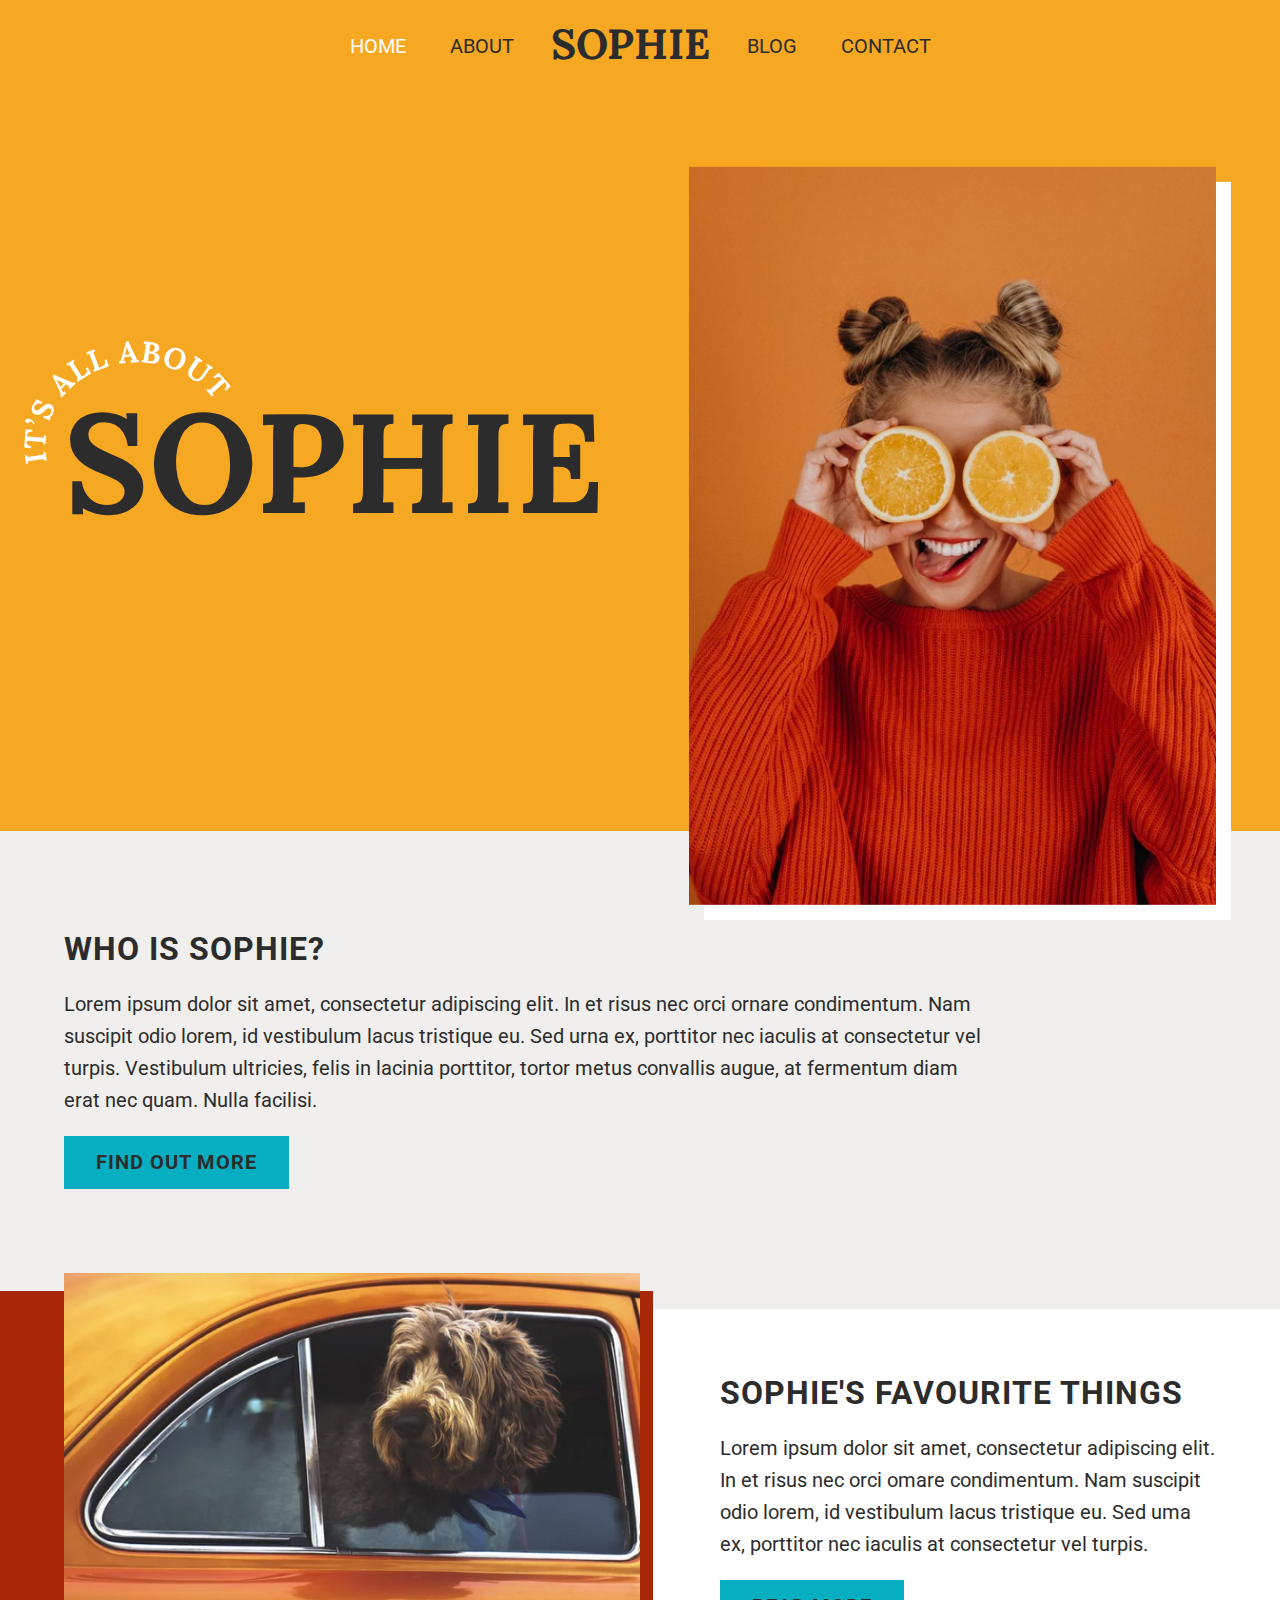
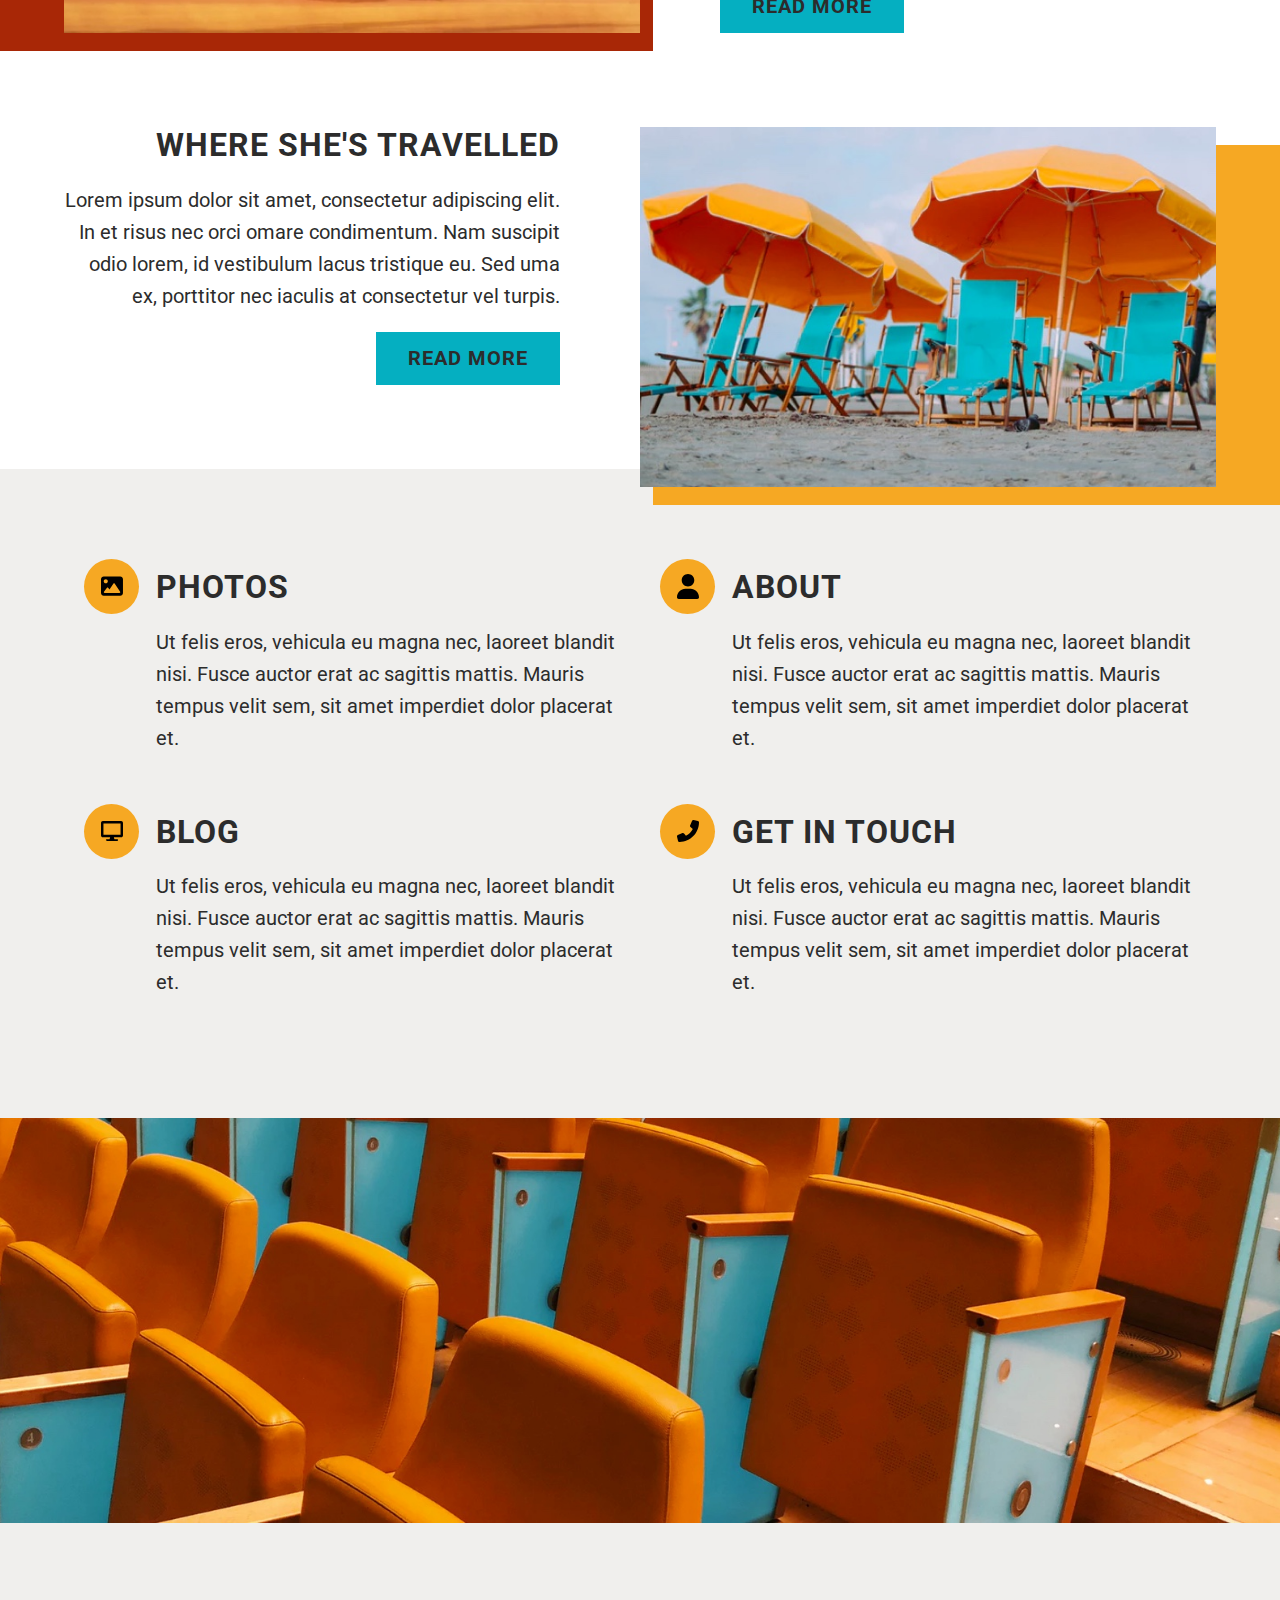
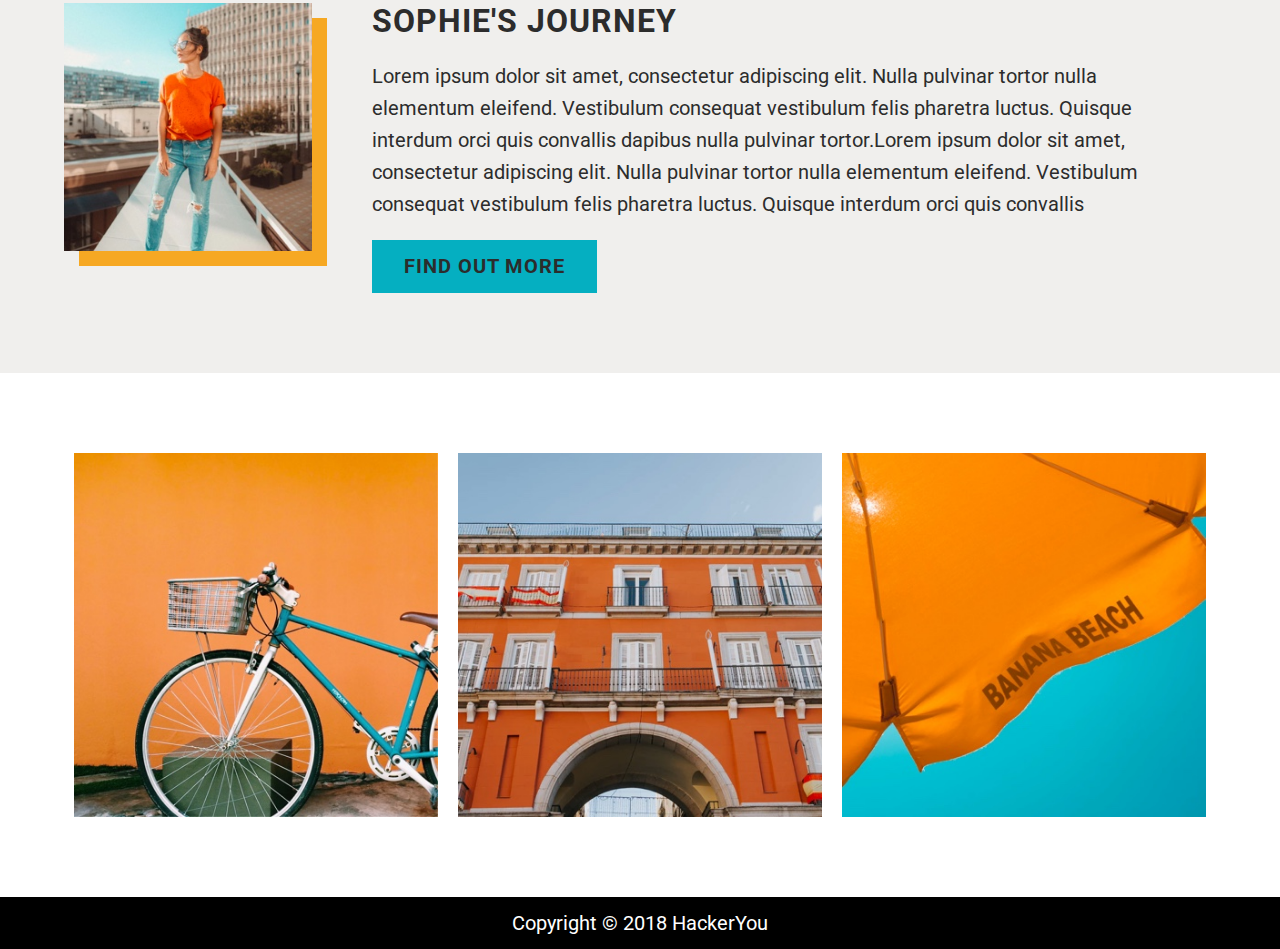
==== index.html @ 69d031aa "styled blog header" ====
<!DOCTYPE html>
<html lang="en">
<head>
    <meta charset="UTF-8">
    <meta http-equiv="X-UA-Compatible" content="IE=edge">
    <meta name="viewport" content="width=device-width, initial-scale=1.0">
    <title>Sophie Home</title>
    <link rel="stylesheet" href="./styles/style.css">
</head>
<body>
    <nav class="desktopNav">
        <ul class="wrapper">
            <li>
                <a class="currentPage" href="#">Home</a>
            </li>
            <li>
                <a href="#about">About</a>
            </li>
            <li>
                <h1>Sophie</h1>
            </li>
            <li>
                <a href="./blog.html">Blog</a>
            </li>
            <li>
                <a href="./contact.html">Contact</a>
            </li>
        </ul>
    
    </nav>
    <nav class="mobileNav">
        <div class="wrapper"> 
            <button>
                <img src="./assets/hamburger-nav.svg" alt="Menu">
            </button>
        </div>
    </nav>
    
    <header class="homeHeader">
        <div class="headerContainer wrapper">
            <div class="headerContent">
                <div class="headerTextImage">
                    <img src="./assets/circle-text.png" alt="Text saying It's all about">
                </div>
                <div class="headerText">
                    <h2>Sophie</h2>
                </div>
            </div>
            <div class="headerImage">
                <img src="./assets/home-image-1.jpg" alt="Self portrait of female with slices of oranges over her eyes">
            </div>
        </div>

    </header>

    <main>
        <section id="about" class="about">
            <div class="wrapper">
                <h3>Who is Sophie?</h3>
                <p>Lorem ipsum dolor sit amet, consectetur adipiscing elit. In et risus nec orci ornare condimentum. Nam suscipit odio lorem, id vestibulum lacus tristique eu. Sed urna ex, porttitor nec iaculis at consectetur vel turpis. Vestibulum ultricies, felis in lacinia porttitor, tortor metus convallis augue, at fermentum diam erat nec quam. Nulla facilisi.</p>
                <a class="moreButton" href="">Find out more</a>
            </div>
        </section>

        <section class="facts">
            <div class="favThings">
                <div class="wrapper">
                    <div class="favThingsContent">
                        <div class="favThingsImage">
                            <img src="./assets/home-image-2.jpg" alt="Fluffy dog sticky his head out of a car window">
                        </div>
                        <div class="favThingsText">
                            <h3>Sophie's Favourite Things</h3>
                            <p>Lorem ipsum dolor sit amet, consectetur adipiscing elit. In et risus nec orci omare condimentum. Nam suscipit odio lorem, id vestibulum lacus tristique eu. Sed uma ex, porttitor nec iaculis at consectetur vel turpis.</p>
                            <a class="moreButton" href="#">Read More</a>
                        </div>
                    </div>
                </div>
            </div>
        
            <div class="travel">
                <div class="wrapper">
                    <div class="travelContent">
                        <div class="travelText">
                            <h3>Where She's Travelled</h3>
                            <p>Lorem ipsum dolor sit amet, consectetur adipiscing elit. In et risus nec orci omare condimentum. Nam suscipit odio lorem, id vestibulum lacus tristique eu. Sed uma ex, porttitor nec iaculis at consectetur vel turpis.</p>
                            <a class="moreButton" href="#">Read More</a>
                        </div>
                        <div class="travelImage">
                            <img src="./assets/home-image-3.jpg" alt="A beach with lots of beach chairs and large umbrellas">
                        </div>
                    </div>
                </div>
            </div>
        </section>

        <section class="categories">
            <div class="wrapper">
                <ul>
                    <li>
                        <div class="categoriesImage">
                            <div class="icon">
                                <img src="./assets/photo-icon.svg" alt="Photo icon">
                            </div>
                        </div>
                        <div class="categoriesText">
                            <h3>Photos</h3>
                            <p>Ut felis eros, vehicula eu magna nec, laoreet blandit nisi. Fusce auctor erat ac sagittis mattis. Mauris tempus velit sem, sit amet imperdiet dolor placerat et.</p>
                        </div>
                    </li>
                    <li>
                        <div class="categoriesImage">
                            <div class="icon">
                            <img src="./assets/about-icon.svg" alt="Profile icon">
                            </div>
                        </div>
                        <div class="categoriesText">
                            <h3>About</h3>
                            <p>Ut felis eros, vehicula eu magna nec, laoreet blandit nisi. Fusce auctor erat ac sagittis mattis. Mauris tempus velit sem, sit amet imperdiet dolor placerat et.</p>
                        </div>
                    </li>
                    <li>
                        <div class="categoriesImage">
                            <div class="icon">
                                <img src="./assets/blog-icon.svg" alt="Computer icon">
                            </div>
                        </div>
                        <div class="categoriesText">
                            <h3>Blog</h3>
                            <p>Ut felis eros, vehicula eu magna nec, laoreet blandit nisi. Fusce auctor erat ac sagittis mattis. Mauris tempus velit sem, sit amet imperdiet dolor placerat et.</p>
                        </div>
                    </li>
                    <li>
                        <div class="categoriesImage">
                            <div class="icon">
                                <img src="./assets/phone-icon.svg" alt="Phone icon">
                            </div>
                        </div>
                        <div class="categoriesText">
                            <h3>Get in Touch</h3>
                            <p>Ut felis eros, vehicula eu magna nec, laoreet blandit nisi. Fusce auctor erat ac sagittis mattis. Mauris tempus
                                velit sem, sit amet imperdiet dolor placerat et.</p>
                        </div>
                    </li>
                </ul>
            </div>
        </section>

        <section class="backgroundImage"> </section>

        <section class="journey">
            <div class="wrapper">
                <div class="journeyImage">
                    <img src="./assets/home-image-5.jpg" alt="Full body image of female in glasses standing on a dock">
                </div>
                <div class="journeyText">
                    <h3>Sophie's Journey</h3>
                    <p>Lorem ipsum dolor sit amet, consectetur adipiscing elit. Nulla pulvinar tortor nulla elementum eleifend. Vestibulum consequat vestibulum felis pharetra luctus. Quisque interdum orci quis convallis dapibus nulla pulvinar tortor.Lorem ipsum dolor sit amet, consectetur adipiscing elit. Nulla pulvinar tortor nulla elementum eleifend. Vestibulum consequat vestibulum felis pharetra luctus. Quisque interdum orci quis convallis</p>
                    <a class="moreButton" href="#">Find Out More</a>
                </div>
            </div>
        </section>

        <section class="gallery">
            <ul class="wrapper">
                <li><img src="./assets/home-image-6.jpg" alt="Picture of a bike with a basket"></li>
                <li><img src="./assets/home-image-7.jpg" alt="Picture of a an old building with "></li>
                <li><img src="./assets/home-image-8.jpg" alt="Picture of a bike with a basket"></li>
            </ul>
        </section>
    </main>

    <footer>
        <p>Copyright © 2018 HackerYou</p>
    </footer>
</body>
</html>
---- styles/style.css ----
/* SITE FONTS */
/* SITE COLOURS */
@import url("https://fonts.googleapis.com/css2?family=Lora:wght@700&family=Roboto:wght@400;700&display=swap");
html {
  line-height: 1.15;
  -ms-text-size-adjust: 100%;
  -webkit-text-size-adjust: 100%;
}

body {
  margin: 0;
}

article, aside, footer, header, nav, section {
  display: block;
}

h1 {
  font-size: 2em;
  margin: 0.67em 0;
}

figcaption, figure, main {
  display: block;
}

figure {
  margin: 1em 40px;
}

hr {
  -webkit-box-sizing: content-box;
          box-sizing: content-box;
  height: 0;
  overflow: visible;
}

pre {
  font-family: monospace, monospace;
  font-size: 1em;
}

a {
  background-color: transparent;
  -webkit-text-decoration-skip: objects;
}

abbr[title] {
  border-bottom: none;
  text-decoration: underline;
  -webkit-text-decoration: underline dotted;
          text-decoration: underline dotted;
}

b, strong {
  font-weight: inherit;
}

b, strong {
  font-weight: bolder;
}

code, kbd, samp {
  font-family: monospace, monospace;
  font-size: 1em;
}

dfn {
  font-style: italic;
}

mark {
  background-color: #ff0;
  color: #000;
}

small {
  font-size: 80%;
}

sub, sup {
  font-size: 75%;
  line-height: 0;
  position: relative;
  vertical-align: baseline;
}

sub {
  bottom: -0.25em;
}

sup {
  top: -0.5em;
}

audio, video {
  display: inline-block;
}

audio:not([controls]) {
  display: none;
  height: 0;
}

img {
  border-style: none;
}

svg:not(:root) {
  overflow: hidden;
}

button, input, optgroup, select, textarea {
  font-family: sans-serif;
  font-size: 100%;
  line-height: 1.15;
  margin: 0;
}

button, input {
  overflow: visible;
}

button, select {
  text-transform: none;
}

button, html [type=button], [type=reset], [type=submit] {
  -webkit-appearance: button;
}

button::-moz-focus-inner, [type=button]::-moz-focus-inner, [type=reset]::-moz-focus-inner, [type=submit]::-moz-focus-inner {
  border-style: none;
  padding: 0;
}

button:-moz-focusring, [type=button]:-moz-focusring, [type=reset]:-moz-focusring, [type=submit]:-moz-focusring {
  outline: 1px dotted ButtonText;
}

fieldset {
  padding: 0.35em 0.75em 0.625em;
}

legend {
  -webkit-box-sizing: border-box;
          box-sizing: border-box;
  color: inherit;
  display: table;
  max-width: 100%;
  padding: 0;
  white-space: normal;
}

progress {
  display: inline-block;
  vertical-align: baseline;
}

textarea {
  overflow: auto;
}

[type=checkbox], [type=radio] {
  -webkit-box-sizing: border-box;
          box-sizing: border-box;
  padding: 0;
}

[type=number]::-webkit-inner-spin-button, [type=number]::-webkit-outer-spin-button {
  height: auto;
}

[type=search] {
  -webkit-appearance: textfield;
  outline-offset: -2px;
}

[type=search]::-webkit-search-cancel-button, [type=search]::-webkit-search-decoration {
  -webkit-appearance: none;
}

::-webkit-file-upload-button {
  -webkit-appearance: button;
  font: inherit;
}

details, menu {
  display: block;
}

summary {
  display: list-item;
}

canvas {
  display: inline-block;
}

template {
  display: none;
}

[hidden] {
  display: none;
}

html {
  -webkit-box-sizing: border-box;
          box-sizing: border-box;
}

*, *:before, *:after {
  -webkit-box-sizing: inherit;
          box-sizing: inherit;
}

.sr-only {
  position: absolute;
  width: 1px;
  height: 1px;
  margin: -1px;
  border: 0;
  padding: 0;
  white-space: nowrap;
  -webkit-clip-path: inset(100%);
          clip-path: inset(100%);
  clip: rect(0 0 0 0);
  overflow: hidden;
}

/* import Lora bold, Roboto bold & regular fonts*/
html {
  font-size: 125%;
  /* set our root element font-size to 125%, then 1 rem = 20px */
}

body {
  font-family: "Roboto", sans-serif;
  font-size: 1rem;
  color: #2c2c2c;
}

h1 {
  font-family: "Lora", serif;
  font-size: 4rem;
  line-height: 4.6rem;
  margin: 0;
  text-transform: uppercase;
}

h2,
h3,
h4 {
  font-weight: 700;
  letter-spacing: 0.05rem;
  margin: 0;
  text-transform: uppercase;
}

h2 {
  font-size: 2.1rem;
}

h3 {
  font-size: 1.6rem;
}

h4 {
  font-size: 1.2rem;
}

p {
  font-weight: 400;
  line-height: 1.6rem;
  margin: 20px 0;
}

ul,
li,
a,
input {
  padding: 0;
  margin: 0;
}

ul {
  list-style: none;
}

a {
  line-height: 1.45rem;
  text-decoration: none;
  color: inherit;
  cursor: pointer;
  -webkit-transition: 0.3s;
  transition: 0.3s;
  text-transform: uppercase;
  margin: 0;
}

body {
  overflow-x: hidden;
}

.wrapper {
  max-width: 1260px;
  width: 90%;
  margin: 0 auto;
}

button {
  color: #2c2c2c;
  background-color: #05afc1;
  padding: 10px 30px;
  min-width: 100%;
  border: 2px solid #05afc1;
  font-size: 1rem;
  font-weight: 700;
  text-transform: uppercase;
  line-height: 1.45rem;
  letter-spacing: 0.05rem;
  text-align: center;
  cursor: pointer;
  -webkit-transition: 1s;
  transition: 1s;
}
button:hover {
  background-color: transparent;
  border: 2px solid #05afc1;
  color: #05afc1;
}
button:focus {
  background-color: transparent;
  border: 2px solid #05afc1;
  color: #05afc1;
}

a {
  display: inline-block;
}
a.moreButton {
  color: #2c2c2c;
  background-color: #05afc1;
  padding: 10px 30px;
  border: 2px solid #05afc1;
  font-size: 1rem;
  font-weight: 700;
  line-height: 1.45rem;
  letter-spacing: 0.05rem;
  text-align: center;
  cursor: pointer;
  -webkit-transition: 1s;
  transition: 1s;
}
a.moreButton:hover {
  background-color: transparent;
  border: 2px solid #05afc1;
  color: #05afc1;
}
a.moreButton:focus {
  background-color: transparent;
  border: 2px solid #05afc1;
  color: #05afc1;
}

img {
  max-width: 100%;
  display: block;
}

nav {
  padding: 20px 0;
  background-color: #f6a823;
  position: relative;
}
nav ul {
  display: -webkit-box;
  display: -ms-flexbox;
  display: flex;
  -webkit-box-pack: center;
      -ms-flex-pack: center;
          justify-content: center;
}
nav h1 {
  font-size: 2.1rem;
  line-height: inherit;
  margin: 0 15px;
}
nav a {
  margin: 0 10px;
  padding: 10px;
  border: 2px solid transparent;
  -webkit-transition: color 0.7s ease, border-bottom 0.7s ease;
  transition: color 0.7s ease, border-bottom 0.7s ease;
}
nav a:hover {
  color: #f0efed;
  border-bottom: 2px solid #f0efed;
}
nav a:focus {
  color: #f0efed;
  border-bottom: 2px solid #f0efed;
}
nav a:active {
  color: #f0efed;
  border-bottom: 2px solid #f0efed;
}

.currentPage {
  color: white;
}

.mobileNav {
  position: absolute;
  right: -2000px;
  width: 100vw;
  overflow: hidden;
  background: #f6a823;
  display: -webkit-box;
  display: -ms-flexbox;
  display: flex;
}
.mobileNav .wrapper {
  display: -webkit-box;
  display: -ms-flexbox;
  display: flex;
  -webkit-box-pack: end;
      -ms-flex-pack: end;
          justify-content: flex-end;
}
.mobileNav button {
  min-width: 1.5rem;
  background-color: transparent;
  padding: 0;
  border: none;
  -webkit-box-pack: end;
      -ms-flex-pack: end;
          justify-content: flex-end;
}
.mobileNav button img:hover {
  -webkit-filter: brightness(0) invert(1);
          filter: brightness(0) invert(1);
}
.mobileNav button img:focus {
  color: #f0efed;
  -webkit-filter: brightness(0) invert(1);
          filter: brightness(0) invert(1);
}

/************* HOME PAGE HEADER STARTS*************/
.homeHeader {
  background-color: #f6a823;
  height: 82vh;
  -webkit-box-pack: center;
      -ms-flex-pack: center;
          justify-content: center;
}

.headerContainer {
  display: -webkit-box;
  display: -ms-flexbox;
  display: flex;
  height: 100%;
  -webkit-box-align: center;
      -ms-flex-align: center;
          align-items: center;
  -webkit-box-pack: justify;
      -ms-flex-pack: justify;
          justify-content: space-between;
}

.headerContent {
  display: -webkit-box;
  display: -ms-flexbox;
  display: flex;
  -webkit-box-pack: center;
      -ms-flex-pack: center;
          justify-content: center;
  position: relative;
  margin-right: 30px;
}
.headerContent .headerTextImage {
  position: absolute;
  top: -40px;
  left: -40px;
}
.headerContent .headerTextImage img {
  max-width: 22vw;
}
.headerContent .headerText {
  margin: auto 0;
}
.headerContent .headerText h2 {
  font-family: "Lora", serif;
  font-size: 11vw;
}

.headerImage {
  height: 100%;
  display: inherit;
}
.headerImage img {
  -o-object-fit: cover;
     object-fit: cover;
  -webkit-transform: translateY(10%);
          transform: translateY(10%);
  -webkit-box-shadow: white 15px 15px;
          box-shadow: white 15px 15px;
}

/************* HOME PAGE HEADER ENDS*************/
/************* BLOG PAGE HEADER STARTS*************/
.blogHeader {
  background-image: url("../assets/blog-image-1.jpg");
  background-position: center;
  background-repeat: no-repeat;
  background-size: cover;
  min-height: 40vh;
}
.blogHeader .wrapper {
  min-height: 40vh;
  position: relative;
}
.blogHeader .wrapper h1 {
  position: absolute;
  bottom: -45px;
}

/************* BLOG PAGE HEADER ENDS*************/
.about {
  padding: 100px 0 120px;
  background-color: #f0efed;
}
.about p {
  max-width: 80%;
}

.favThings {
  -webkit-transform: translateY(-5%);
          transform: translateY(-5%);
  background: -webkit-gradient(linear, left top, right top, color-stop(51%, #a82706), color-stop(49%, transparent));
  background: linear-gradient(90deg, #a82706 51%, transparent 49%);
  margin-bottom: 40px;
}
.favThings .favThingsContent {
  display: -webkit-box;
  display: -ms-flexbox;
  display: flex;
  -webkit-box-pack: justify;
      -ms-flex-pack: justify;
          justify-content: space-between;
  -webkit-transform: translateY(-5%);
          transform: translateY(-5%);
}

.favThingsText {
  -ms-flex-preferred-size: calc(50% - 80px);
      flex-basis: calc(50% - 80px);
  display: -webkit-box;
  display: -ms-flexbox;
  display: flex;
  -webkit-box-orient: vertical;
  -webkit-box-direction: normal;
      -ms-flex-direction: column;
          flex-direction: column;
  -webkit-box-align: start;
      -ms-flex-align: start;
          align-items: flex-start;
  -webkit-box-pack: end;
      -ms-flex-pack: end;
          justify-content: flex-end;
  margin-left: 80px;
}

.favThingsImage {
  -ms-flex-preferred-size: 50%;
      flex-basis: 50%;
  display: -webkit-box;
  display: -ms-flexbox;
  display: flex;
}
.favThingsImage img {
  -o-object-fit: cover;
     object-fit: cover;
}

.travel {
  -webkit-transform: translateY(10%);
          transform: translateY(10%);
  background: -webkit-gradient(linear, left top, right top, color-stop(51%, transparent), color-stop(49%, #f6a823));
  background: linear-gradient(90deg, transparent 51%, #f6a823 49%);
}
.travel .travelContent {
  -webkit-transform: translateY(-5%);
          transform: translateY(-5%);
  display: -webkit-box;
  display: -ms-flexbox;
  display: flex;
  -webkit-box-pack: justify;
      -ms-flex-pack: justify;
          justify-content: space-between;
}

.travelText {
  -ms-flex-preferred-size: calc(50% - 80px);
      flex-basis: calc(50% - 80px);
  display: -webkit-box;
  display: -ms-flexbox;
  display: flex;
  -webkit-box-orient: vertical;
  -webkit-box-direction: normal;
      -ms-flex-direction: column;
          flex-direction: column;
  -webkit-box-align: end;
      -ms-flex-align: end;
          align-items: flex-end;
  -webkit-box-pack: start;
      -ms-flex-pack: start;
          justify-content: flex-start;
  text-align: right;
  margin-right: 80px;
}

.travelImage {
  -ms-flex-preferred-size: 50%;
      flex-basis: 50%;
  display: -webkit-box;
  display: -ms-flexbox;
  display: flex;
}
.travelImage img {
  -o-object-fit: cover;
     object-fit: cover;
}

.categories {
  background-color: #f0efed;
  padding: 80px 0;
}
.categories ul {
  display: -webkit-box;
  display: -ms-flexbox;
  display: flex;
  -ms-flex-wrap: wrap;
      flex-wrap: wrap;
}
.categories ul li {
  -ms-flex-preferred-size: calc(50% - 40px);
      flex-basis: calc(50% - 40px);
  display: -webkit-box;
  display: -ms-flexbox;
  display: flex;
  margin: 20px 20px;
}

.categoriesImage {
  -ms-flex-preferred-size: 10%;
      flex-basis: 10%;
  margin-right: 20px;
  position: relative;
}

.categoriesText {
  -ms-flex-preferred-size: 90%;
      flex-basis: 90%;
}

.icon {
  background: #f6a823;
  border-radius: 50%;
  width: 55px;
  height: 55px;
  display: -webkit-box;
  display: -ms-flexbox;
  display: flex;
  -webkit-box-pack: center;
      -ms-flex-pack: center;
          justify-content: center;
  -webkit-box-align: center;
      -ms-flex-align: center;
          align-items: center;
  position: absolute;
  top: -10px;
}
.icon img {
  width: 40%;
}

.backgroundImage {
  min-height: 45vh;
  background-image: url("../assets/home-image-4.jpg");
  background-position: center;
  background-repeat: no-repeat;
  background-size: cover;
}

.journey {
  padding: 80px 0;
  background-color: #f0efed;
}
.journey .wrapper {
  display: -webkit-box;
  display: -ms-flexbox;
  display: flex;
}

.journeyImage {
  -ms-flex-preferred-size: calc(25% - 40px);
      flex-basis: calc(25% - 40px);
}
.journeyImage img {
  -webkit-box-shadow: #f6a823 15px 15px;
          box-shadow: #f6a823 15px 15px;
}

.journeyText {
  -ms-flex-preferred-size: calc(75% - 60px);
      flex-basis: calc(75% - 60px);
  margin-left: 60px;
}

.gallery {
  display: -webkit-box;
  display: -ms-flexbox;
  display: flex;
  -webkit-box-pack: center;
      -ms-flex-pack: center;
          justify-content: center;
  padding: 80px 0;
}
.gallery ul {
  display: -webkit-box;
  display: -ms-flexbox;
  display: flex;
}
.gallery ul li {
  -ms-flex-preferred-size: calc(33.3333333333% - 20px);
      flex-basis: calc(33.3333333333% - 20px);
  margin: 0 10px;
}

footer {
  background-color: black;
}
footer p {
  text-align: center;
  color: white;
  margin: 0;
  padding: 10px 0;
}

/* TABLET MEDIA QUERIES */
@media (max-width: 940px) {
  /********** NAV MEDIA QUERIES START **********/
  .desktopNav {
    position: absolute;
    left: -2000px;
  }

  .mobileNav {
    position: revert;
  }

  /********** NAV MEDIA QUERIES END **********/
  /********** HEADER MEDIA QUERIES START **********/
  .homeHeader {
    background: -webkit-gradient(linear, left top, left bottom, color-stop(75vh, #f6a823), color-stop(25vh, #f0efed));
    background: linear-gradient(180deg, #f6a823 75vh, #f0efed 25vh);
  }

  .headerContainer {
    -webkit-box-orient: vertical;
    -webkit-box-direction: normal;
        -ms-flex-direction: column;
            flex-direction: column;
    -webkit-box-pack: center;
        -ms-flex-pack: center;
            justify-content: center;
  }

  .headerContent .headerText h2 {
    font-size: 14vw;
  }

  .headerImage {
    max-width: 45%;
  }
  .headerImage img {
    -webkit-transform: translateY(0);
            transform: translateY(0);
  }

  /********** HEADER MEDIA QUERIES END **********/
  /********** FACTS SECTION MEDIA QUERIES START **********/
  .favThings,
.travel {
    background: none;
    -webkit-transform: translateY(0);
            transform: translateY(0);
  }

  .favThingsContent {
    -webkit-box-orient: vertical;
    -webkit-box-direction: normal;
        -ms-flex-direction: column;
            flex-direction: column;
  }

  .favThingsText,
.travelText {
    margin: 0;
  }
  .favThingsText h3,
.travelText h3 {
    margin-top: 30px;
  }

  .favThingsImage {
    margin-bottom: 20px;
    -webkit-box-shadow: #a82706 10px 10px;
            box-shadow: #a82706 10px 10px;
  }
  .favThingsImage img {
    min-width: 100%;
  }

  .travelContent {
    -webkit-box-orient: vertical;
    -webkit-box-direction: reverse;
        -ms-flex-direction: column-reverse;
            flex-direction: column-reverse;
  }

  .travelText {
    text-align: left;
    -webkit-box-align: start;
        -ms-flex-align: start;
            align-items: flex-start;
  }

  .travelImage {
    margin-bottom: 20px;
    -webkit-box-shadow: #f6a823 -10px 10px;
            box-shadow: #f6a823 -10px 10px;
  }
  .travelImage img {
    min-width: 100%;
  }

  /********** FACTS SECTION MEDIA QUERIES END **********/
  .categories ul li {
    -ms-flex-preferred-size: 100%;
        flex-basis: 100%;
  }

  /********** JOURNEY MEDIA QUERIES START **********/
  .journey {
    padding: 50px 0;
  }
  .journey .wrapper {
    -webkit-box-orient: vertical;
    -webkit-box-direction: normal;
        -ms-flex-direction: column;
            flex-direction: column;
    -webkit-box-align: center;
        -ms-flex-align: center;
            align-items: center;
  }

  .journeyText {
    margin: 40px 0 0;
  }
  .journeyText h3 {
    text-align: center;
  }
}
/* MOBILE MEDIA QUERIES */
@media (max-width: 670px) {
  /********** BASE MEDIA QUERIES START **********/
  a.moreButton {
    min-width: 100%;
  }

  /********** BASE MEDIA QUERIES END **********/
  /********** HEADER MEDIA QUERIES START **********/
  .headerContent .headerTextImage {
    top: -28px;
    left: -30px;
  }

  .headerImage {
    max-width: 70%;
  }

  /********** HEADER MEDIA QUERIES END **********/
  /********** ABOUT MEDIA QUERIES START **********/
  .about .wrapper h3 {
    text-align: center;
  }
  .about .wrapper p {
    min-width: 100%;
  }

  /********** ABOUT MEDIA QUERIES END **********/
  /********** CATEGORIES MEDIA QUERIES START **********/
  .categories {
    padding: 50px 0;
  }
  .categories ul li {
    -webkit-box-orient: vertical;
    -webkit-box-direction: normal;
        -ms-flex-direction: column;
            flex-direction: column;
    -webkit-box-align: center;
        -ms-flex-align: center;
            align-items: center;
    margin: 0;
  }

  .categoriesImage {
    margin: 0;
  }
  .categoriesImage .icon {
    position: revert;
    margin: 10px;
    min-width: 80px;
    min-height: 80px;
  }

  .categoriesText h3 {
    text-align: center;
  }

  .gallery {
    padding: 50px 0;
  }
  .gallery ul {
    -webkit-box-align: center;
        -ms-flex-align: center;
            align-items: center;
    -webkit-box-orient: vertical;
    -webkit-box-direction: normal;
        -ms-flex-direction: column;
            flex-direction: column;
  }
  .gallery ul li {
    margin: 10px 0;
  }
}
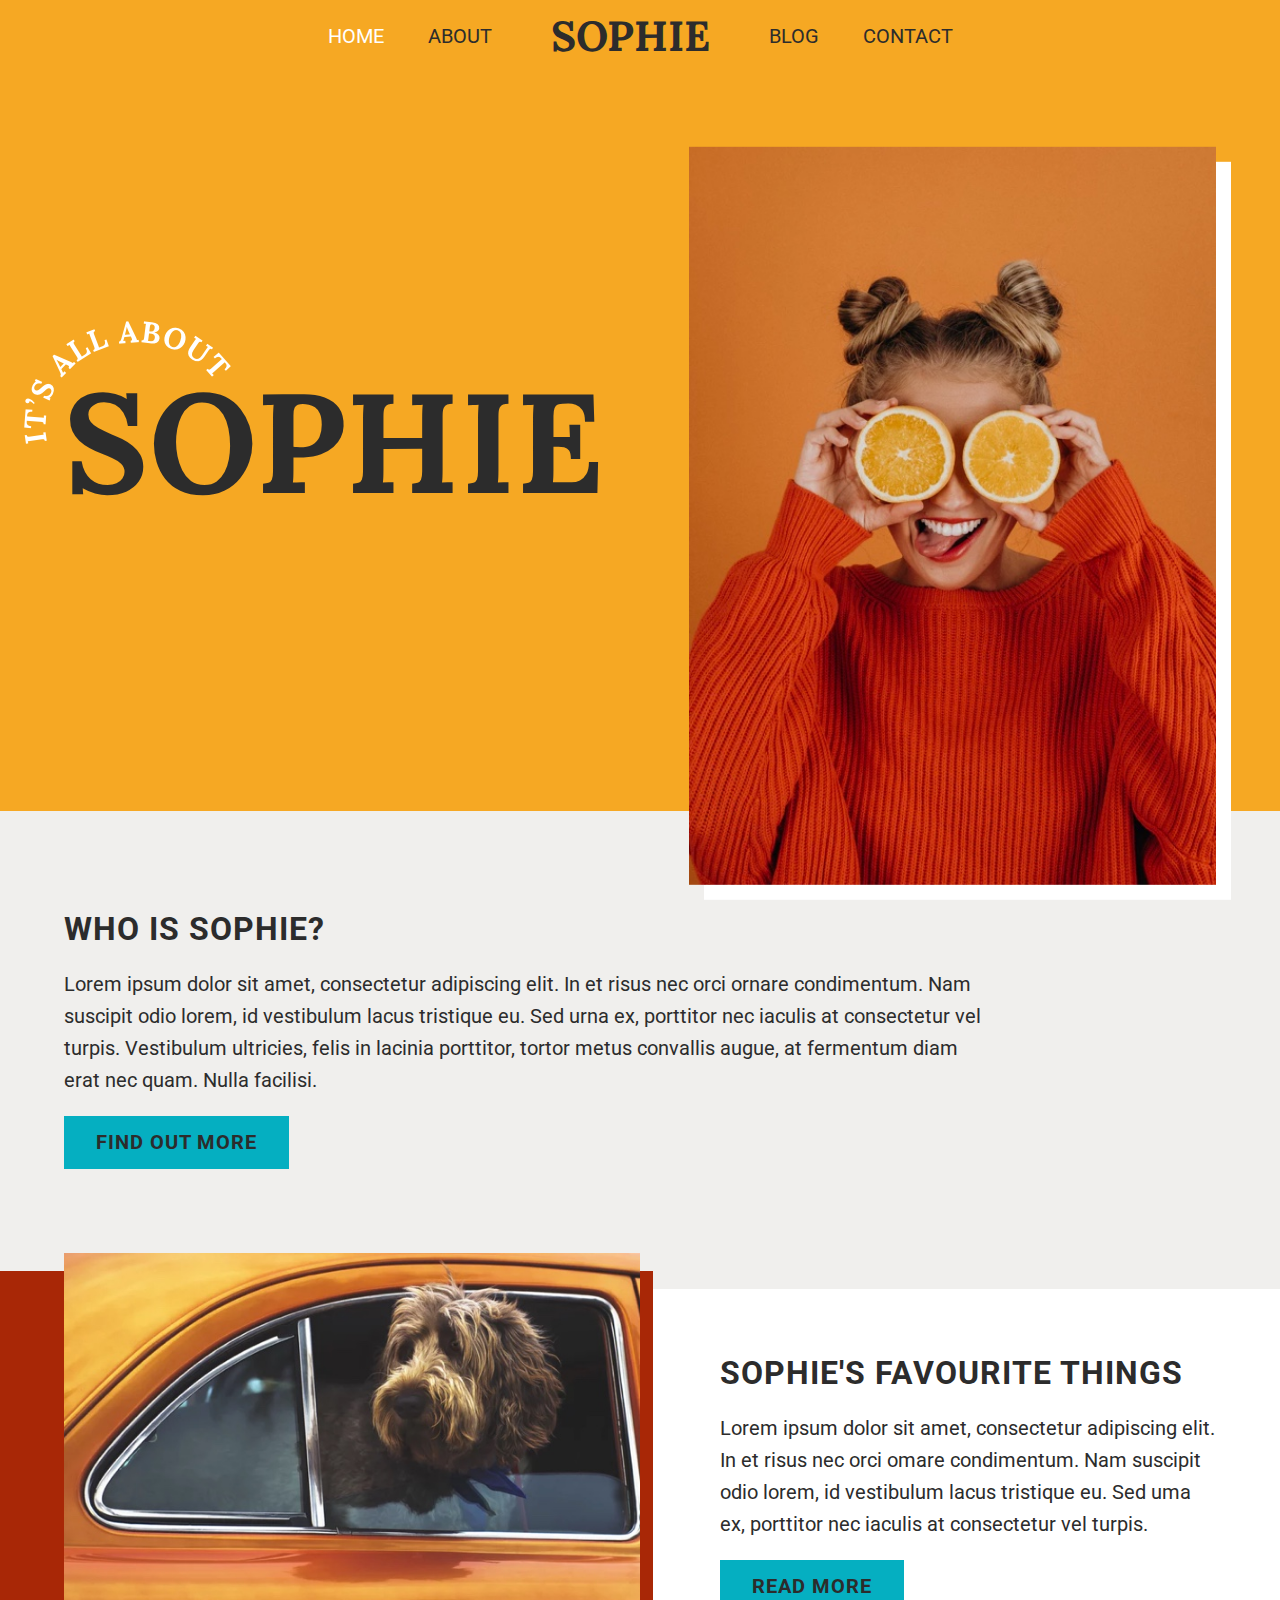
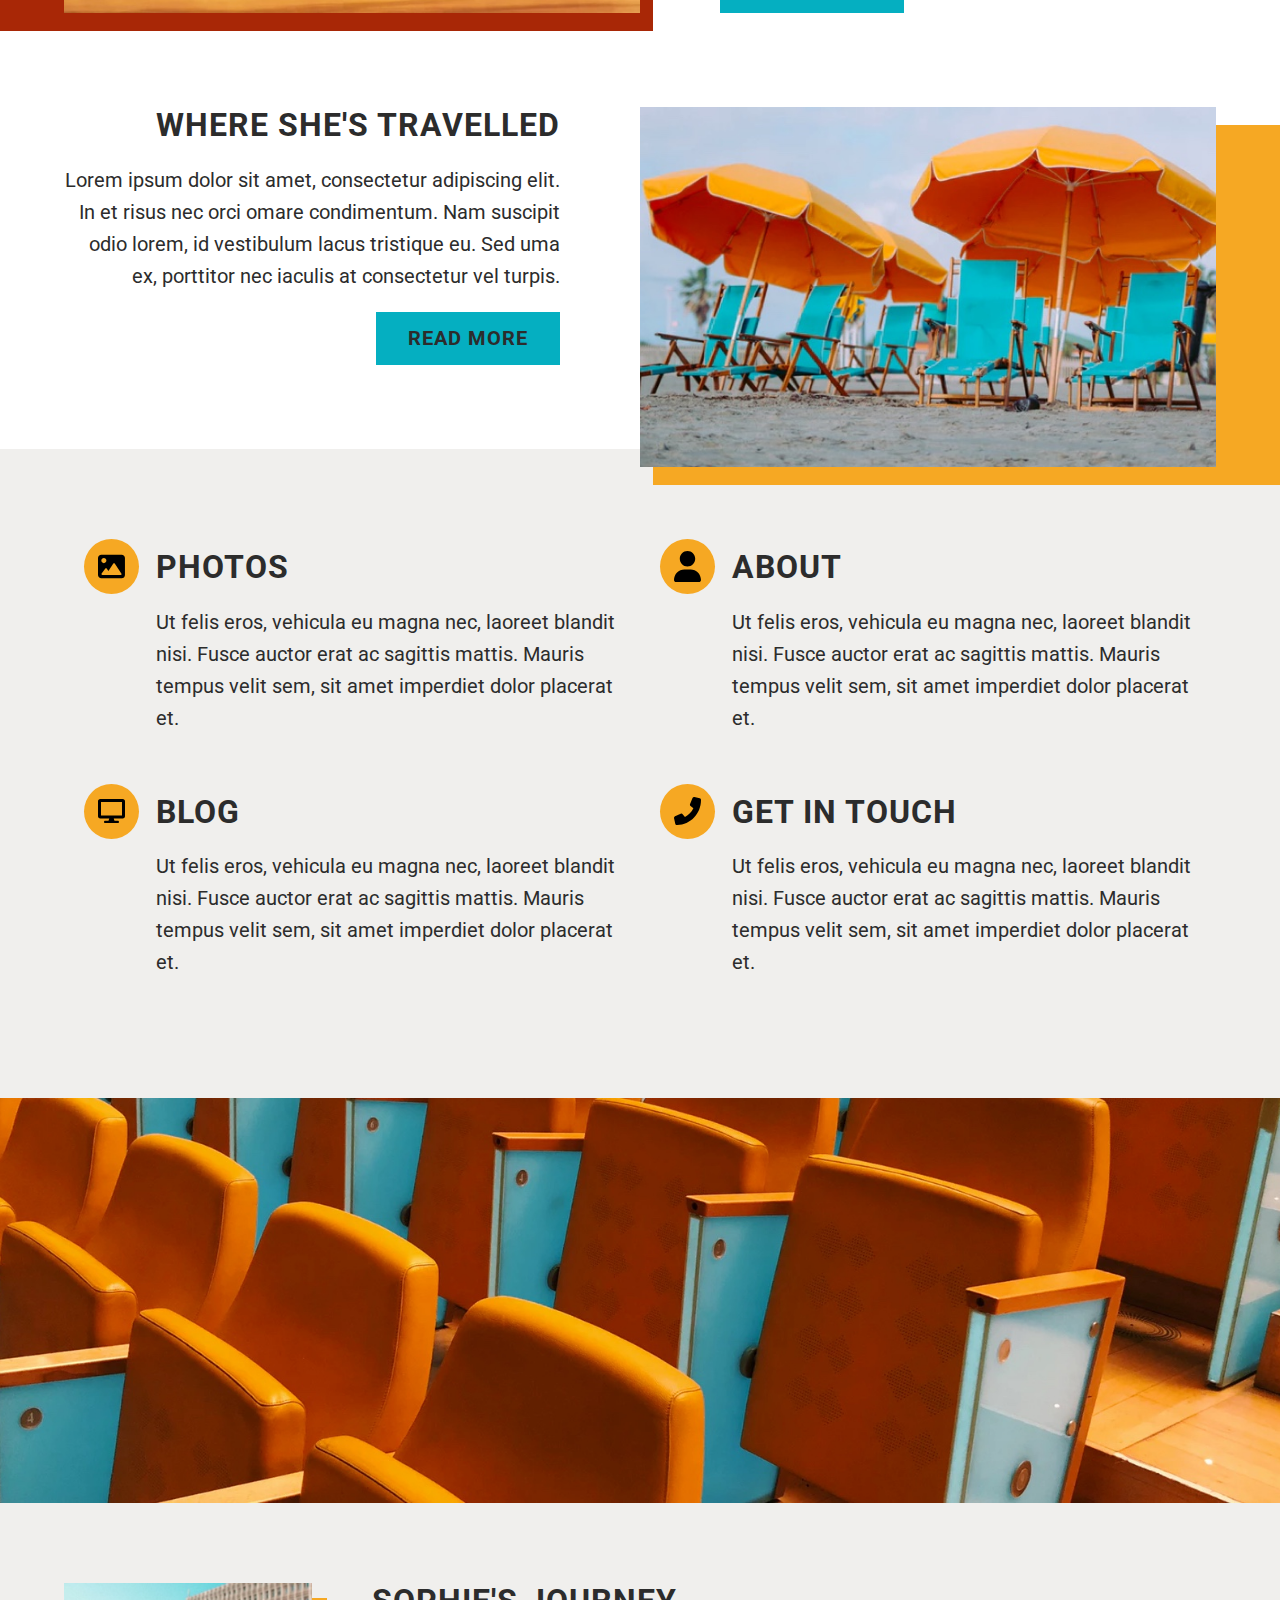
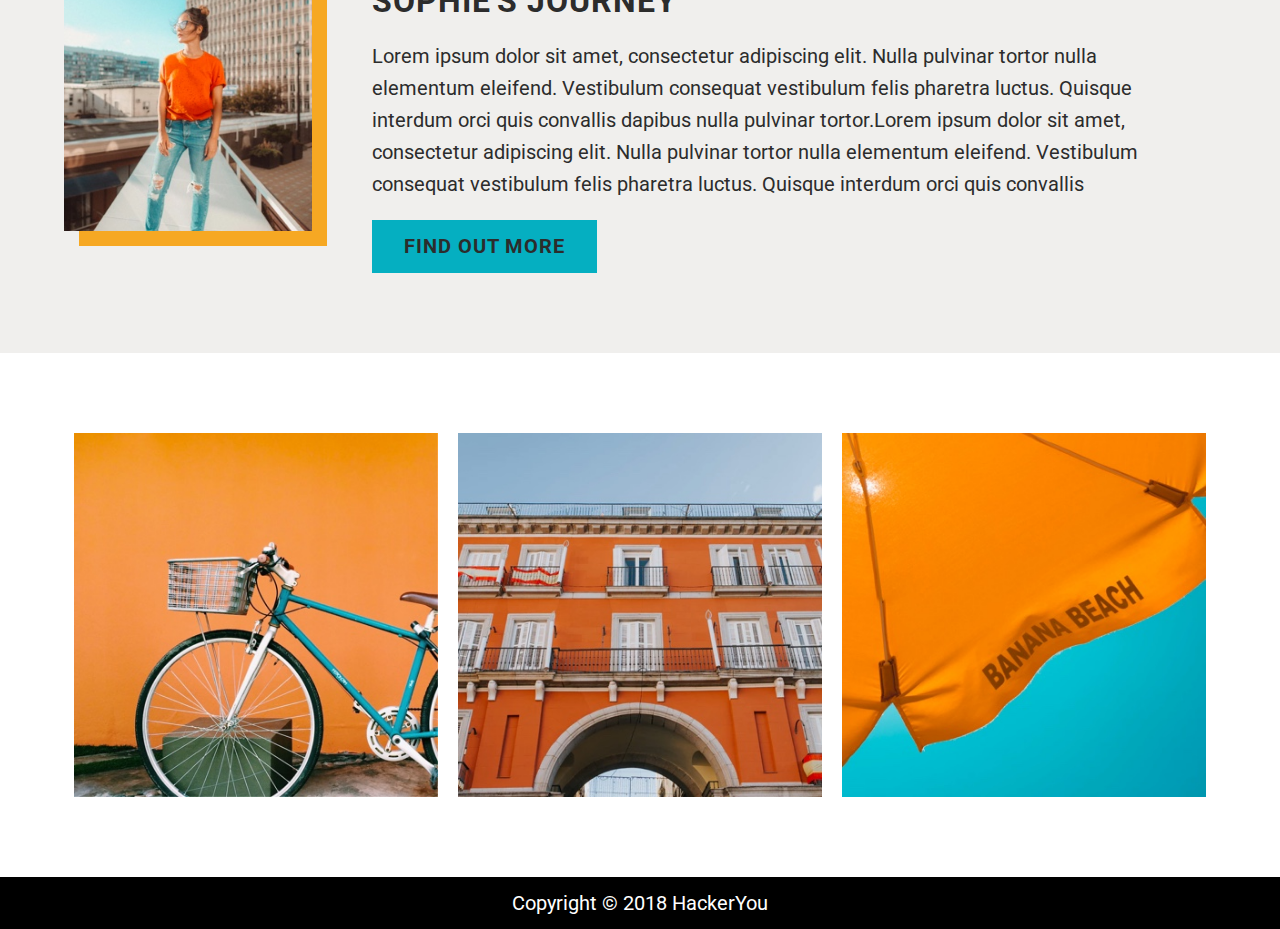
==== commit 357b75c4: "added media queries for blog page and made adjustments to navigations" ====
--- a/index.html
+++ b/index.html
@@ -17,7 +17,7 @@
                 <a href="#about">About</a>
             </li>
             <li>
-                <h1>Sophie</h1>
+                <a href="#"><h1>Sophie</h1></a>
             </li>
             <li>
                 <a href="./blog.html">Blog</a>
@@ -29,7 +29,7 @@
     
     </nav>
     <nav class="mobileNav">
-        <div class="wrapper"> 
+        <div class="wrapper">
             <button>
                 <img src="./assets/hamburger-nav.svg" alt="Menu">
             </button>
--- a/styles/style.css
+++ b/styles/style.css
@@ -1,3 +1,4 @@
+@charset "UTF-8";
 /* SITE FONTS */
 /* SITE COLOURS */
 @import url("https://fonts.googleapis.com/css2?family=Lora:wght@700&family=Roboto:wght@400;700&display=swap");
@@ -268,6 +269,7 @@
 
 h4 {
   font-size: 1.2rem;
+  margin: 20px 0;
 }
 
 p {
@@ -289,6 +291,7 @@
 }
 
 a {
+  font-size: 1rem;
   line-height: 1.45rem;
   text-decoration: none;
   color: inherit;
@@ -299,7 +302,7 @@
   margin: 0;
 }
 
-body {
+HTML {
   overflow-x: hidden;
 }
 
@@ -366,15 +369,20 @@
 
 img {
   max-width: 100%;
+  min-width: 100%;
   display: block;
 }
 
-nav {
-  padding: 20px 0;
+br {
+  margin-bottom: 15px;
+}
+
+.desktopNav {
+  padding: 10px 0;
   background-color: #f6a823;
   position: relative;
 }
-nav ul {
+.desktopNav ul {
   display: -webkit-box;
   display: -ms-flexbox;
   display: flex;
@@ -382,29 +390,23 @@
       -ms-flex-pack: center;
           justify-content: center;
 }
-nav h1 {
+.desktopNav h1 {
   font-size: 2.1rem;
   line-height: inherit;
   margin: 0 15px;
 }
-nav a {
+.desktopNav a {
   margin: 0 10px;
   padding: 10px;
   border: 2px solid transparent;
-  -webkit-transition: color 0.7s ease, border-bottom 0.7s ease;
-  transition: color 0.7s ease, border-bottom 0.7s ease;
-}
-nav a:hover {
+  -webkit-transition: color 0.7s ease;
+  transition: color 0.7s ease;
+}
+.desktopNav a:hover {
   color: #f0efed;
-  border-bottom: 2px solid #f0efed;
-}
-nav a:focus {
+}
+.desktopNav a:focus {
   color: #f0efed;
-  border-bottom: 2px solid #f0efed;
-}
-nav a:active {
-  color: #f0efed;
-  border-bottom: 2px solid #f0efed;
 }
 
 .currentPage {
@@ -420,23 +422,33 @@
   display: -webkit-box;
   display: -ms-flexbox;
   display: flex;
+  padding: 10px 0;
 }
 .mobileNav .wrapper {
   display: -webkit-box;
   display: -ms-flexbox;
   display: flex;
-  -webkit-box-pack: end;
-      -ms-flex-pack: end;
-          justify-content: flex-end;
+}
+.mobileNav h1 {
+  font-size: 2.1rem;
+  line-height: 2.2rem;
+  -webkit-transition: color 0.7s ease;
+  transition: color 0.7s ease;
+  margin-left: 30px;
+}
+.mobileNav h1:hover {
+  color: #f0efed;
+}
+.mobileNav h1:focus {
+  color: #f0efed;
 }
 .mobileNav button {
   min-width: 1.5rem;
   background-color: transparent;
   padding: 0;
   border: none;
-  -webkit-box-pack: end;
-      -ms-flex-pack: end;
-          justify-content: flex-end;
+  -ms-flex-item-align: end;
+      align-self: flex-end;
 }
 .mobileNav button img:hover {
   -webkit-filter: brightness(0) invert(1);
@@ -684,7 +696,8 @@
   top: -10px;
 }
 .icon img {
-  width: 40%;
+  min-width: 50%;
+  max-width: 50%;
 }
 
 .backgroundImage {
@@ -738,6 +751,145 @@
   -ms-flex-preferred-size: calc(33.3333333333% - 20px);
       flex-basis: calc(33.3333333333% - 20px);
   margin: 0 10px;
+}
+
+.blogContent {
+  padding: 100px 0;
+  background-color: #f0efed;
+}
+.blogContent a {
+  display: inline;
+  text-transform: capitalize;
+  color: #285e64;
+  font-weight: 700;
+  font-style: italic;
+}
+.blogContent a:hover {
+  color: #f6a823;
+}
+.blogContent a:focus {
+  color: #f6a823;
+}
+.blogContent .wrapper {
+  display: -webkit-box;
+  display: -ms-flexbox;
+  display: flex;
+}
+
+.sideContent {
+  -ms-flex-preferred-size: calc(30% - 30px);
+      flex-basis: calc(30% - 30px);
+  margin-right: 40px;
+}
+
+.mainBlogContent {
+  -ms-flex-preferred-size: 70%;
+      flex-basis: 70%;
+}
+
+.profile {
+  background-color: white;
+  padding: 30px;
+  margin-bottom: 40px;
+}
+.profile a {
+  font-style: normal;
+}
+
+.recentPost {
+  background-color: white;
+  padding: 30px;
+}
+.recentPost ul {
+  margin: 0 10px;
+}
+.recentPost ul li {
+  font-weight: 400;
+  line-height: 1.6rem;
+}
+.recentPost ul li::before {
+  content: "•";
+  color: #f6a823;
+  margin: 0 10px 10px 0;
+}
+
+.blogPost {
+  background-color: white;
+  padding: 30px;
+  border-bottom: 5px solid #f6a823;
+  margin-bottom: 40px;
+}
+.blogPost p:first-of-type {
+  font-style: italic;
+}
+
+.comment {
+  background-color: white;
+  padding: 30px;
+  margin-bottom: 40px;
+  display: -webkit-box;
+  display: -ms-flexbox;
+  display: flex;
+}
+.comment:nth-child(2) {
+  border-bottom: 5px solid #f6a823;
+}
+
+.userImage {
+  -ms-flex-preferred-size: calc(15% - 20px);
+      flex-basis: calc(15% - 20px);
+  margin-right: 20px;
+}
+
+.commentText {
+  -ms-flex-preferred-size: 85%;
+      flex-basis: 85%;
+}
+
+form .inputKeys {
+  display: -webkit-box;
+  display: -ms-flexbox;
+  display: flex;
+}
+form input, form textarea {
+  font-size: 1rem;
+  font-family: "Roboto", sans-serif;
+  color: #2c2c2c;
+  line-height: 1.6rem;
+  padding: 20px 30px;
+  border: none;
+}
+form input::-webkit-input-placeholder, form textarea::-webkit-input-placeholder {
+  font-style: italic;
+  color: grey;
+}
+form input::-moz-placeholder, form textarea::-moz-placeholder {
+  font-style: italic;
+  color: grey;
+}
+form input:-ms-input-placeholder, form textarea:-ms-input-placeholder {
+  font-style: italic;
+  color: grey;
+}
+form input::-ms-input-placeholder, form textarea::-ms-input-placeholder {
+  font-style: italic;
+  color: grey;
+}
+form input::placeholder, form textarea::placeholder {
+  font-style: italic;
+  color: grey;
+}
+form input {
+  -ms-flex-preferred-size: 50%;
+      flex-basis: 50%;
+}
+form input:first-of-type {
+  margin-right: 10px;
+}
+form textarea {
+  margin: 20px 0;
+  min-width: 100%;
+  resize: none;
 }
 
 footer {
@@ -821,9 +973,6 @@
     -webkit-box-shadow: #a82706 10px 10px;
             box-shadow: #a82706 10px 10px;
   }
-  .favThingsImage img {
-    min-width: 100%;
-  }
 
   .travelContent {
     -webkit-box-orient: vertical;
@@ -843,9 +992,6 @@
     margin-bottom: 20px;
     -webkit-box-shadow: #f6a823 -10px 10px;
             box-shadow: #f6a823 -10px 10px;
-  }
-  .travelImage img {
-    min-width: 100%;
   }
 
   /********** FACTS SECTION MEDIA QUERIES END **********/
@@ -873,6 +1019,42 @@
   }
   .journeyText h3 {
     text-align: center;
+  }
+
+  /******************** BLOG PAGE MEDIA QUERIES START ********************/
+  /********** BLOG PAGE MEDIA QUERIES START **********/
+  .blogContent .wrapper {
+    -webkit-box-orient: vertical;
+    -webkit-box-direction: reverse;
+        -ms-flex-direction: column-reverse;
+            flex-direction: column-reverse;
+  }
+  .blogContent .wrapper h4 {
+    margin: 0 0 10px;
+  }
+
+  .sideContent {
+    display: -webkit-box;
+    display: -ms-flexbox;
+    display: flex;
+    margin: 20px 0 0 0;
+  }
+
+  .profile {
+    -ms-flex-preferred-size: 50%;
+        flex-basis: 50%;
+    display: -webkit-box;
+    display: -ms-flexbox;
+    display: flex;
+    margin: 0 10px 0 0;
+  }
+  .profile .profileText {
+    margin-left: 20px;
+  }
+
+  .recentPost {
+    -ms-flex-preferred-size: 50%;
+        flex-basis: 50%;
   }
 }
 /* MOBILE MEDIA QUERIES */
@@ -947,4 +1129,39 @@
   .gallery ul li {
     margin: 10px 0;
   }
+
+  /******************** BLOG PAGE MEDIA QUERIES START ********************/
+  /********** BLOG PAGE MEDIA QUERIES START **********/
+  .blogPost h3, .blogPost p:first-of-type {
+    text-align: center;
+  }
+
+  .sideContent {
+    -webkit-box-orient: vertical;
+    -webkit-box-direction: normal;
+        -ms-flex-direction: column;
+            flex-direction: column;
+    margin: 0;
+  }
+
+  .profile {
+    margin: 40px 0 20px;
+  }
+
+  /********** FORM MEDIA QUERIES START **********/
+  .inputKeys {
+    -webkit-box-orient: vertical;
+    -webkit-box-direction: normal;
+        -ms-flex-direction: column;
+            flex-direction: column;
+  }
+
+  form input {
+    -ms-flex-preferred-size: 100%;
+        flex-basis: 100%;
+  }
+  form input:first-of-type {
+    margin-right: 0;
+    margin-bottom: 20px;
+  }
 }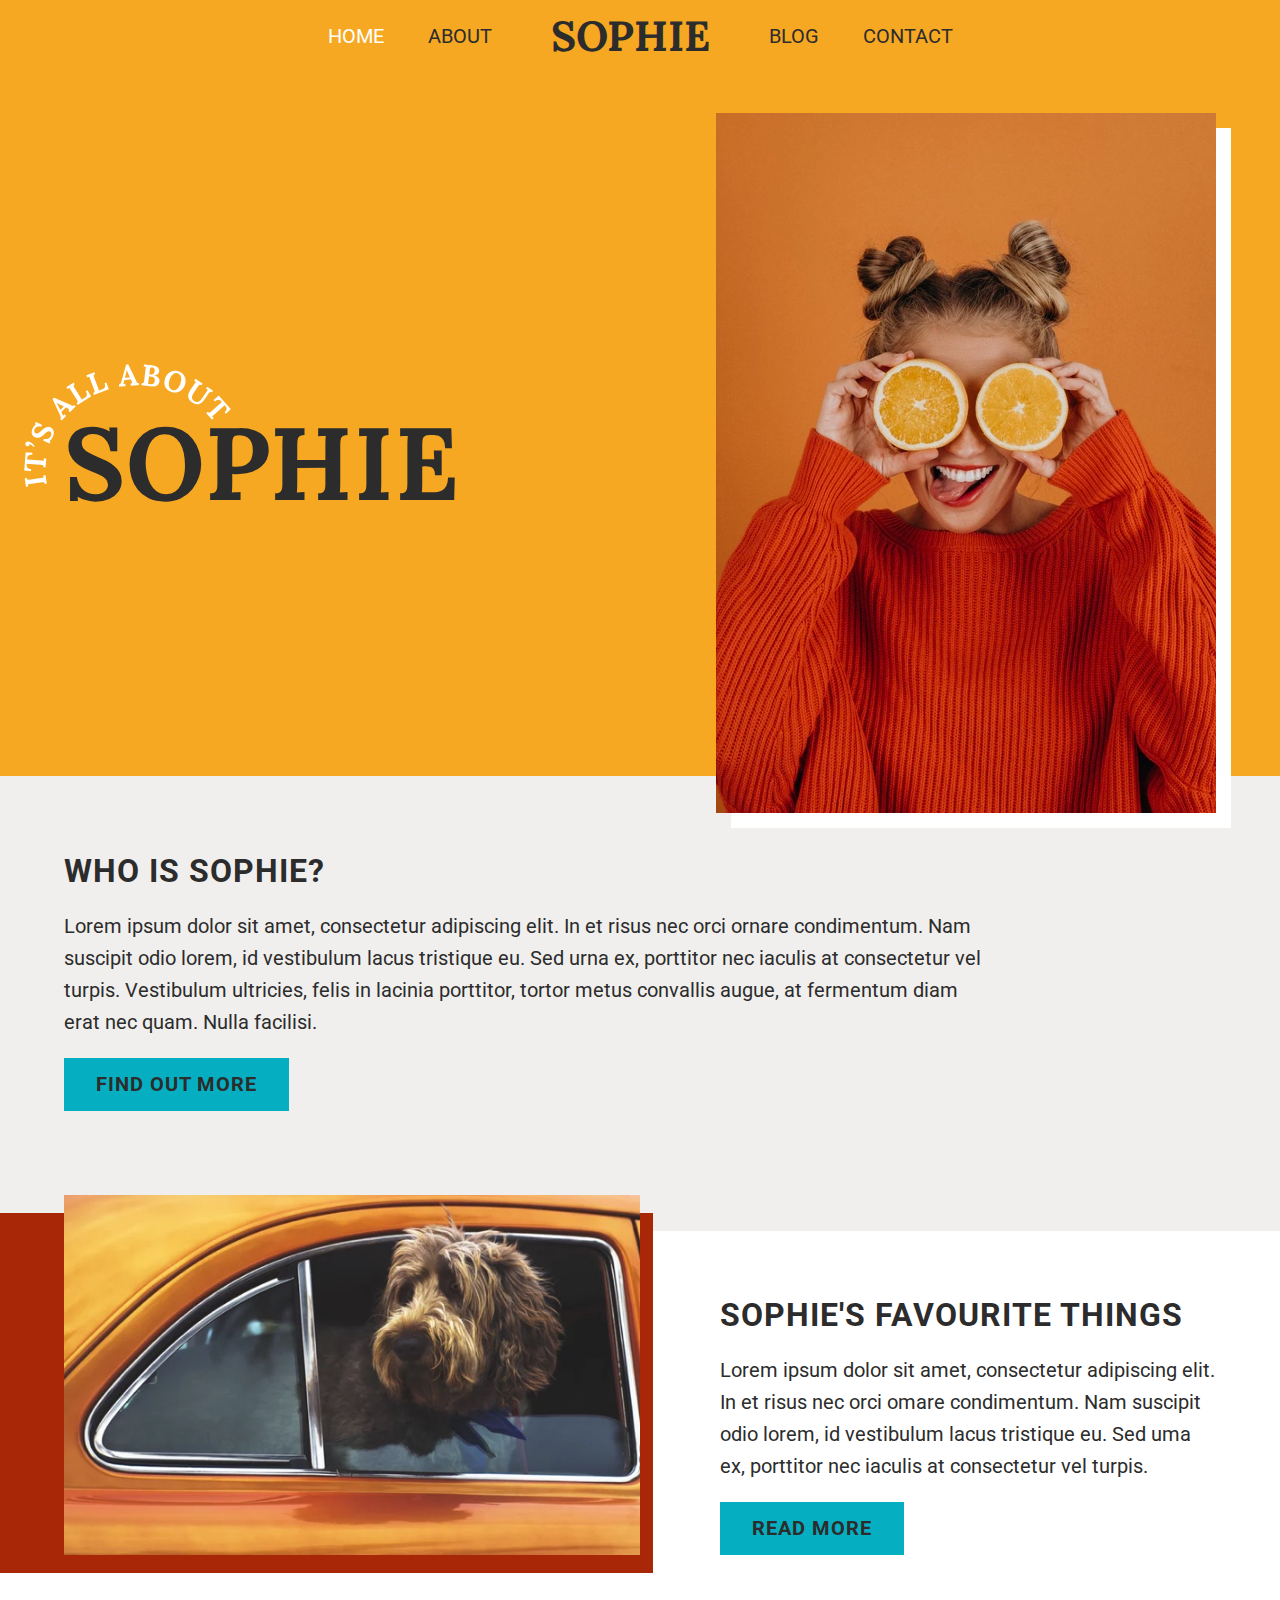
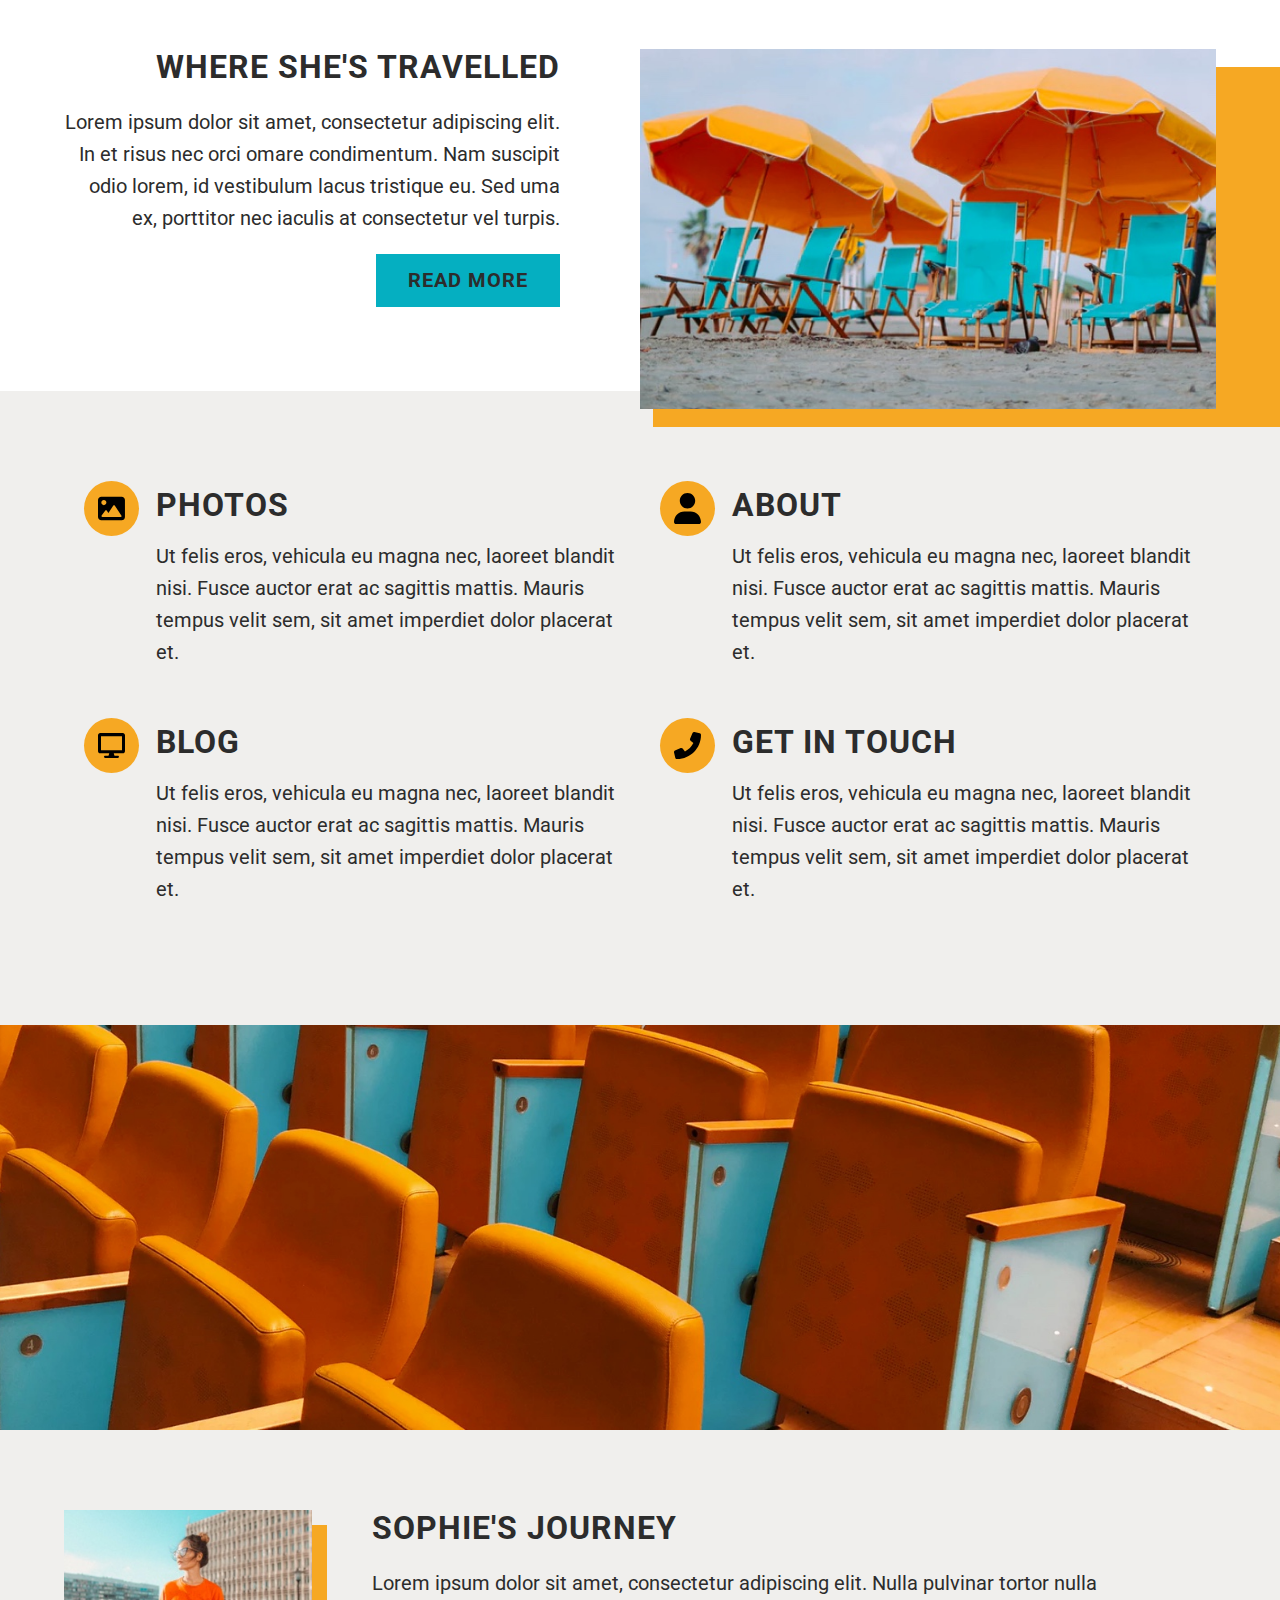
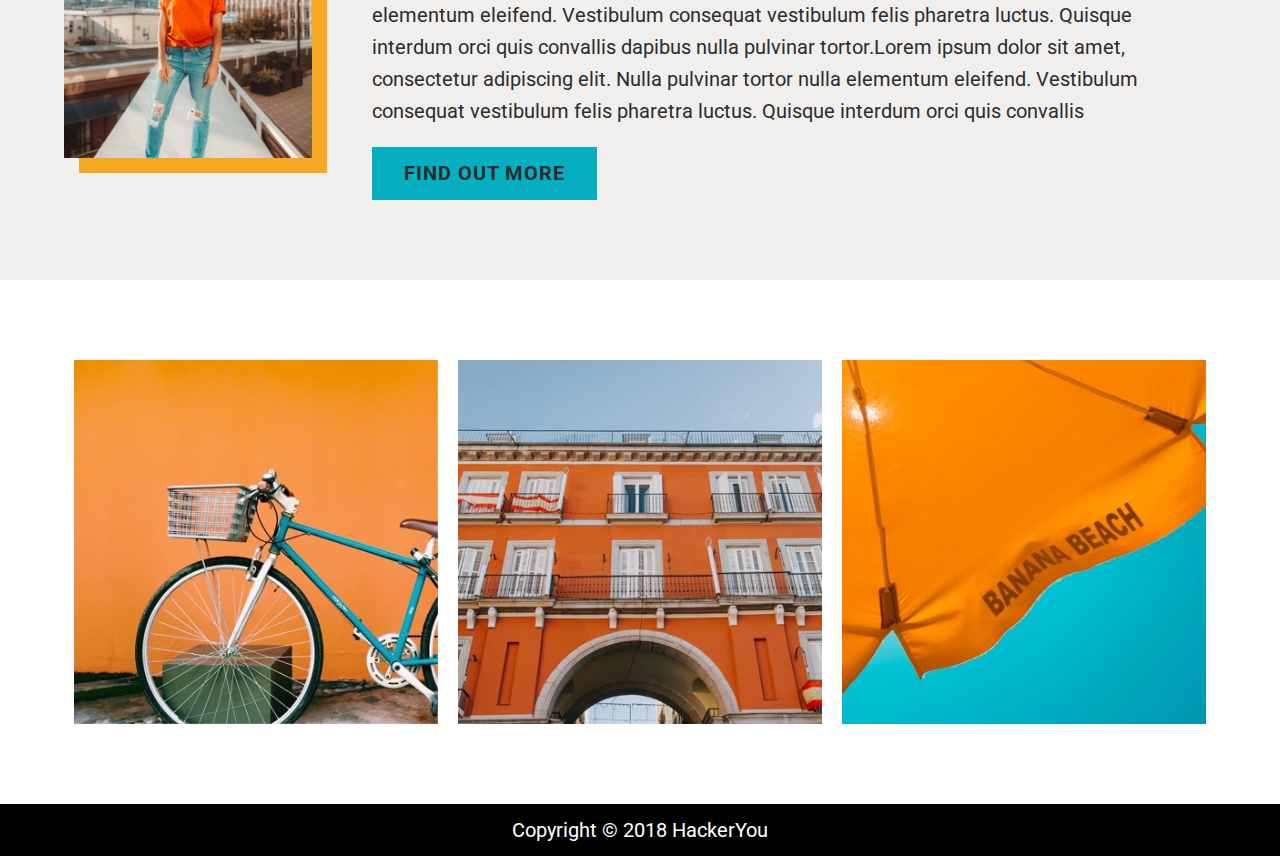
==== commit a7f461f8: "added some links" ====
--- a/index.html
+++ b/index.html
@@ -4,7 +4,7 @@
     <meta charset="UTF-8">
     <meta http-equiv="X-UA-Compatible" content="IE=edge">
     <meta name="viewport" content="width=device-width, initial-scale=1.0">
-    <title>Sophie Home</title>
+    <title>Home Page - Sophie</title>
     <link rel="stylesheet" href="./styles/style.css">
 </head>
 <body>
@@ -104,7 +104,7 @@
                             </div>
                         </div>
                         <div class="categoriesText">
-                            <h3>Photos</h3>
+                            <a href="#photos"><h3>Photos</h3></a>
                             <p>Ut felis eros, vehicula eu magna nec, laoreet blandit nisi. Fusce auctor erat ac sagittis mattis. Mauris tempus velit sem, sit amet imperdiet dolor placerat et.</p>
                         </div>
                     </li>
@@ -115,7 +115,7 @@
                             </div>
                         </div>
                         <div class="categoriesText">
-                            <h3>About</h3>
+                            <a href="#about"><h3>About</h3></a>
                             <p>Ut felis eros, vehicula eu magna nec, laoreet blandit nisi. Fusce auctor erat ac sagittis mattis. Mauris tempus velit sem, sit amet imperdiet dolor placerat et.</p>
                         </div>
                     </li>
@@ -126,7 +126,7 @@
                             </div>
                         </div>
                         <div class="categoriesText">
-                            <h3>Blog</h3>
+                            <a href="./blog.html"><h3>Blog</h3></a>
                             <p>Ut felis eros, vehicula eu magna nec, laoreet blandit nisi. Fusce auctor erat ac sagittis mattis. Mauris tempus velit sem, sit amet imperdiet dolor placerat et.</p>
                         </div>
                     </li>
@@ -137,7 +137,7 @@
                             </div>
                         </div>
                         <div class="categoriesText">
-                            <h3>Get in Touch</h3>
+                            <a href="./contact.html"><h3>Get in Touch</h3></a>
                             <p>Ut felis eros, vehicula eu magna nec, laoreet blandit nisi. Fusce auctor erat ac sagittis mattis. Mauris tempus
                                 velit sem, sit amet imperdiet dolor placerat et.</p>
                         </div>
@@ -161,7 +161,7 @@
             </div>
         </section>
 
-        <section class="gallery">
+        <section class="gallery" id="photos">
             <ul class="wrapper">
                 <li><img src="./assets/home-image-6.jpg" alt="Picture of a bike with a basket"></li>
                 <li><img src="./assets/home-image-7.jpg" alt="Picture of a an old building with "></li>
--- a/styles/style.css
+++ b/styles/style.css
@@ -1,6 +1,4 @@
 @charset "UTF-8";
-/* SITE FONTS */
-/* SITE COLOURS */
 @import url("https://fonts.googleapis.com/css2?family=Lora:wght@700&family=Roboto:wght@400;700&display=swap");
 html {
   line-height: 1.15;
@@ -230,10 +228,8 @@
   overflow: hidden;
 }
 
-/* import Lora bold, Roboto bold & regular fonts*/
 html {
   font-size: 125%;
-  /* set our root element font-size to 125%, then 1 rem = 20px */
 }
 
 body {
@@ -296,8 +292,6 @@
   text-decoration: none;
   color: inherit;
   cursor: pointer;
-  -webkit-transition: 0.3s;
-  transition: 0.3s;
   text-transform: uppercase;
   margin: 0;
 }
@@ -415,7 +409,7 @@
 
 .mobileNav {
   position: absolute;
-  right: -2000px;
+  right: -10000px;
   width: 100vw;
   overflow: hidden;
   background: #f6a823;
@@ -460,20 +454,24 @@
           filter: brightness(0) invert(1);
 }
 
-/************* HOME PAGE HEADER STARTS*************/
 .homeHeader {
   background-color: #f6a823;
-  height: 82vh;
+  min-height: 75vh;
   -webkit-box-pack: center;
       -ms-flex-pack: center;
           justify-content: center;
+  padding-top: 40px;
+  background: -webkit-gradient(linear, left top, left bottom, color-stop(95%, #f6a823), color-stop(95%, #f0efed));
+  background: linear-gradient(180deg, #f6a823 95%, #f0efed 95%);
+  display: -webkit-box;
+  display: -ms-flexbox;
+  display: flex;
 }
 
 .headerContainer {
   display: -webkit-box;
   display: -ms-flexbox;
   display: flex;
-  height: 100%;
   -webkit-box-align: center;
       -ms-flex-align: center;
           align-items: center;
@@ -486,9 +484,9 @@
   display: -webkit-box;
   display: -ms-flexbox;
   display: flex;
-  -webkit-box-pack: center;
-      -ms-flex-pack: center;
-          justify-content: center;
+  -webkit-box-pack: start;
+      -ms-flex-pack: start;
+          justify-content: flex-start;
   position: relative;
   margin-right: 30px;
 }
@@ -509,39 +507,51 @@
 }
 
 .headerImage {
-  height: 100%;
-  display: inherit;
+  min-height: 100%;
+  display: -webkit-box;
+  display: -ms-flexbox;
+  display: flex;
 }
 .headerImage img {
   -o-object-fit: cover;
      object-fit: cover;
-  -webkit-transform: translateY(10%);
-          transform: translateY(10%);
   -webkit-box-shadow: white 15px 15px;
           box-shadow: white 15px 15px;
 }
 
-/************* HOME PAGE HEADER ENDS*************/
-/************* BLOG PAGE HEADER STARTS*************/
-.blogHeader {
-  background-image: url("../assets/blog-image-1.jpg");
+.blogHeader, .contactHeader {
   background-position: center;
   background-repeat: no-repeat;
   background-size: cover;
   min-height: 40vh;
-}
-.blogHeader .wrapper {
-  min-height: 40vh;
+  display: -webkit-box;
+  display: -ms-flexbox;
+  display: flex;
+}
+.blogHeader .wrapper, .contactHeader .wrapper {
+  min-height: 100%;
   position: relative;
 }
-.blogHeader .wrapper h1 {
+.blogHeader h2, .contactHeader h2 {
+  font-family: "Lora", serif;
+  font-size: 4rem;
+  line-height: 4.6rem;
+  margin: 0;
+  text-transform: uppercase;
   position: absolute;
   bottom: -45px;
 }
 
-/************* BLOG PAGE HEADER ENDS*************/
+.blogHeader {
+  background-image: url("../assets/blog-image-1.jpg");
+}
+
+.contactHeader {
+  background-image: url("../assets/contact-image-1.jpg");
+}
+
 .about {
-  padding: 100px 0 120px;
+  padding: 40px 0 120px;
   background-color: #f0efed;
 }
 .about p {
@@ -676,6 +686,20 @@
 .categoriesText {
   -ms-flex-preferred-size: 90%;
       flex-basis: 90%;
+  display: -webkit-box;
+  display: -ms-flexbox;
+  display: flex;
+  -webkit-box-orient: vertical;
+  -webkit-box-direction: normal;
+      -ms-flex-direction: column;
+          flex-direction: column;
+}
+.categoriesText h3 {
+  -webkit-transition: color 0.7s ease;
+  transition: color 0.7s ease;
+}
+.categoriesText h3:hover, .categoriesText h3:focus {
+  color: #f6a823;
 }
 
 .icon {
@@ -850,13 +874,14 @@
   display: -webkit-box;
   display: -ms-flexbox;
   display: flex;
+  min-width: 100%;
 }
 form input, form textarea {
   font-size: 1rem;
   font-family: "Roboto", sans-serif;
   color: #2c2c2c;
   line-height: 1.6rem;
-  padding: 20px 30px;
+  padding: 20px 0 20px 30px;
   border: none;
 }
 form input::-webkit-input-placeholder, form textarea::-webkit-input-placeholder {
@@ -884,12 +909,70 @@
       flex-basis: 50%;
 }
 form input:first-of-type {
+  -ms-flex-preferred-size: calc(50% - 10px);
+      flex-basis: calc(50% - 10px);
   margin-right: 10px;
 }
 form textarea {
   margin: 20px 0;
   min-width: 100%;
+  max-width: 100%;
   resize: none;
+}
+
+.contactContent {
+  background-color: #f0efed;
+  padding: 100px 0;
+}
+.contactContent .wrapper {
+  display: -webkit-box;
+  display: -ms-flexbox;
+  display: flex;
+}
+
+.contactInfo {
+  background: white;
+  padding: 30px;
+  -ms-flex-preferred-size: calc(30% - 40px);
+      flex-basis: calc(30% - 40px);
+  margin-right: 40px;
+  height: -webkit-fit-content;
+  height: -moz-fit-content;
+  height: fit-content;
+}
+.contactInfo ul {
+  display: -webkit-box;
+  display: -ms-flexbox;
+  display: flex;
+}
+.contactInfo ul li {
+  margin-right: 10%;
+}
+.contactInfo ul li a {
+  min-height: 30px;
+  min-width: 30px;
+}
+.contactInfo ul li img {
+  max-height: 30px;
+}
+.contactInfo ul li img:hover {
+  -webkit-filter: brightness(0) invert(0);
+          filter: brightness(0) invert(0);
+}
+.contactInfo ul li img:focus {
+  -webkit-filter: brightness(0) invert(0);
+          filter: brightness(0) invert(0);
+}
+.contactInfo h4 {
+  text-transform: lowercase;
+}
+.contactInfo span {
+  display: block;
+}
+
+.contactForm {
+  -ms-flex-preferred-size: 70%;
+      flex-basis: 70%;
 }
 
 footer {
@@ -902,9 +985,28 @@
   padding: 10px 0;
 }
 
-/* TABLET MEDIA QUERIES */
+@media (min-width: 2800px) {
+  .homeHeader {
+    min-height: 25vh;
+  }
+  .homeHeader h2 {
+    font-size: 5vw;
+  }
+
+  .headerContent .headerText h2 {
+    font-size: 5vw;
+  }
+}
+@media (min-width: 1200px) and (max-width: 2799px) {
+  .homeHeader {
+    min-height: 25vh;
+  }
+
+  .headerContent .headerText h2 {
+    font-size: 8vw;
+  }
+}
 @media (max-width: 940px) {
-  /********** NAV MEDIA QUERIES START **********/
   .desktopNav {
     position: absolute;
     left: -2000px;
@@ -912,13 +1014,6 @@
 
   .mobileNav {
     position: revert;
-  }
-
-  /********** NAV MEDIA QUERIES END **********/
-  /********** HEADER MEDIA QUERIES START **********/
-  .homeHeader {
-    background: -webkit-gradient(linear, left top, left bottom, color-stop(75vh, #f6a823), color-stop(25vh, #f0efed));
-    background: linear-gradient(180deg, #f6a823 75vh, #f0efed 25vh);
   }
 
   .headerContainer {
@@ -926,25 +1021,37 @@
     -webkit-box-direction: normal;
         -ms-flex-direction: column;
             flex-direction: column;
-    -webkit-box-pack: center;
-        -ms-flex-pack: center;
-            justify-content: center;
-  }
-
+    -webkit-box-pack: start;
+        -ms-flex-pack: start;
+            justify-content: flex-start;
+  }
+
+  .headerImage {
+    margin-top: 10%;
+    min-height: 60%;
+  }
+
+  .headerContent {
+    margin-right: 0;
+  }
   .headerContent .headerText h2 {
-    font-size: 14vw;
-  }
-
-  .headerImage {
-    max-width: 45%;
-  }
-  .headerImage img {
-    -webkit-transform: translateY(0);
-            transform: translateY(0);
-  }
-
-  /********** HEADER MEDIA QUERIES END **********/
-  /********** FACTS SECTION MEDIA QUERIES START **********/
+    font-size: 18vw;
+  }
+  .headerContent .headerTextImage {
+    position: absolute;
+    top: -20%;
+    left: -10%;
+  }
+
+  .blogHeader,
+.contactHeader {
+    min-height: 20vh;
+  }
+  .blogHeader h2,
+.contactHeader h2 {
+    font-size: 3rem;
+  }
+
   .favThings,
 .travel {
     background: none;
@@ -970,8 +1077,8 @@
 
   .favThingsImage {
     margin-bottom: 20px;
-    -webkit-box-shadow: #a82706 10px 10px;
-            box-shadow: #a82706 10px 10px;
+    -webkit-box-shadow: #a82706 8px 8px;
+            box-shadow: #a82706 8px 8px;
   }
 
   .travelContent {
@@ -990,17 +1097,15 @@
 
   .travelImage {
     margin-bottom: 20px;
-    -webkit-box-shadow: #f6a823 -10px 10px;
-            box-shadow: #f6a823 -10px 10px;
-  }
-
-  /********** FACTS SECTION MEDIA QUERIES END **********/
+    -webkit-box-shadow: #f6a823 -8px 8px;
+            box-shadow: #f6a823 -8px 8px;
+  }
+
   .categories ul li {
     -ms-flex-preferred-size: 100%;
         flex-basis: 100%;
   }
 
-  /********** JOURNEY MEDIA QUERIES START **********/
   .journey {
     padding: 50px 0;
   }
@@ -1021,8 +1126,6 @@
     text-align: center;
   }
 
-  /******************** BLOG PAGE MEDIA QUERIES START ********************/
-  /********** BLOG PAGE MEDIA QUERIES START **********/
   .blogContent .wrapper {
     -webkit-box-orient: vertical;
     -webkit-box-direction: reverse;
@@ -1056,27 +1159,37 @@
     -ms-flex-preferred-size: 50%;
         flex-basis: 50%;
   }
-}
-/* MOBILE MEDIA QUERIES */
-@media (max-width: 670px) {
-  /********** BASE MEDIA QUERIES START **********/
+
+  .contactContent .wrapper {
+    -webkit-box-orient: vertical;
+    -webkit-box-direction: reverse;
+        -ms-flex-direction: column-reverse;
+            flex-direction: column-reverse;
+  }
+
+  .contactInfo {
+    margin: 30px 0;
+  }
+}
+@media (max-width: 600px) {
   a.moreButton {
     min-width: 100%;
   }
 
-  /********** BASE MEDIA QUERIES END **********/
-  /********** HEADER MEDIA QUERIES START **********/
-  .headerContent .headerTextImage {
-    top: -28px;
-    left: -30px;
-  }
-
-  .headerImage {
-    max-width: 70%;
-  }
-
-  /********** HEADER MEDIA QUERIES END **********/
-  /********** ABOUT MEDIA QUERIES START **********/
+  .homeHeader {
+    min-height: 56vh;
+  }
+
+  .headerImage img {
+    -webkit-box-shadow: white 8px 8px;
+            box-shadow: white 8px 8px;
+  }
+
+  .blogHeader h2,
+.contactHeader h2 {
+    font-size: 2rem;
+  }
+
   .about .wrapper h3 {
     text-align: center;
   }
@@ -1084,8 +1197,6 @@
     min-width: 100%;
   }
 
-  /********** ABOUT MEDIA QUERIES END **********/
-  /********** CATEGORIES MEDIA QUERIES START **********/
   .categories {
     padding: 50px 0;
   }
@@ -1110,8 +1221,10 @@
     min-height: 80px;
   }
 
-  .categoriesText h3 {
-    text-align: center;
+  .categoriesText a {
+    margin-top: 10px;
+    -ms-flex-item-align: center;
+        align-self: center;
   }
 
   .gallery {
@@ -1130,8 +1243,6 @@
     margin: 10px 0;
   }
 
-  /******************** BLOG PAGE MEDIA QUERIES START ********************/
-  /********** BLOG PAGE MEDIA QUERIES START **********/
   .blogPost h3, .blogPost p:first-of-type {
     text-align: center;
   }
@@ -1148,7 +1259,6 @@
     margin: 40px 0 20px;
   }
 
-  /********** FORM MEDIA QUERIES START **********/
   .inputKeys {
     -webkit-box-orient: vertical;
     -webkit-box-direction: normal;
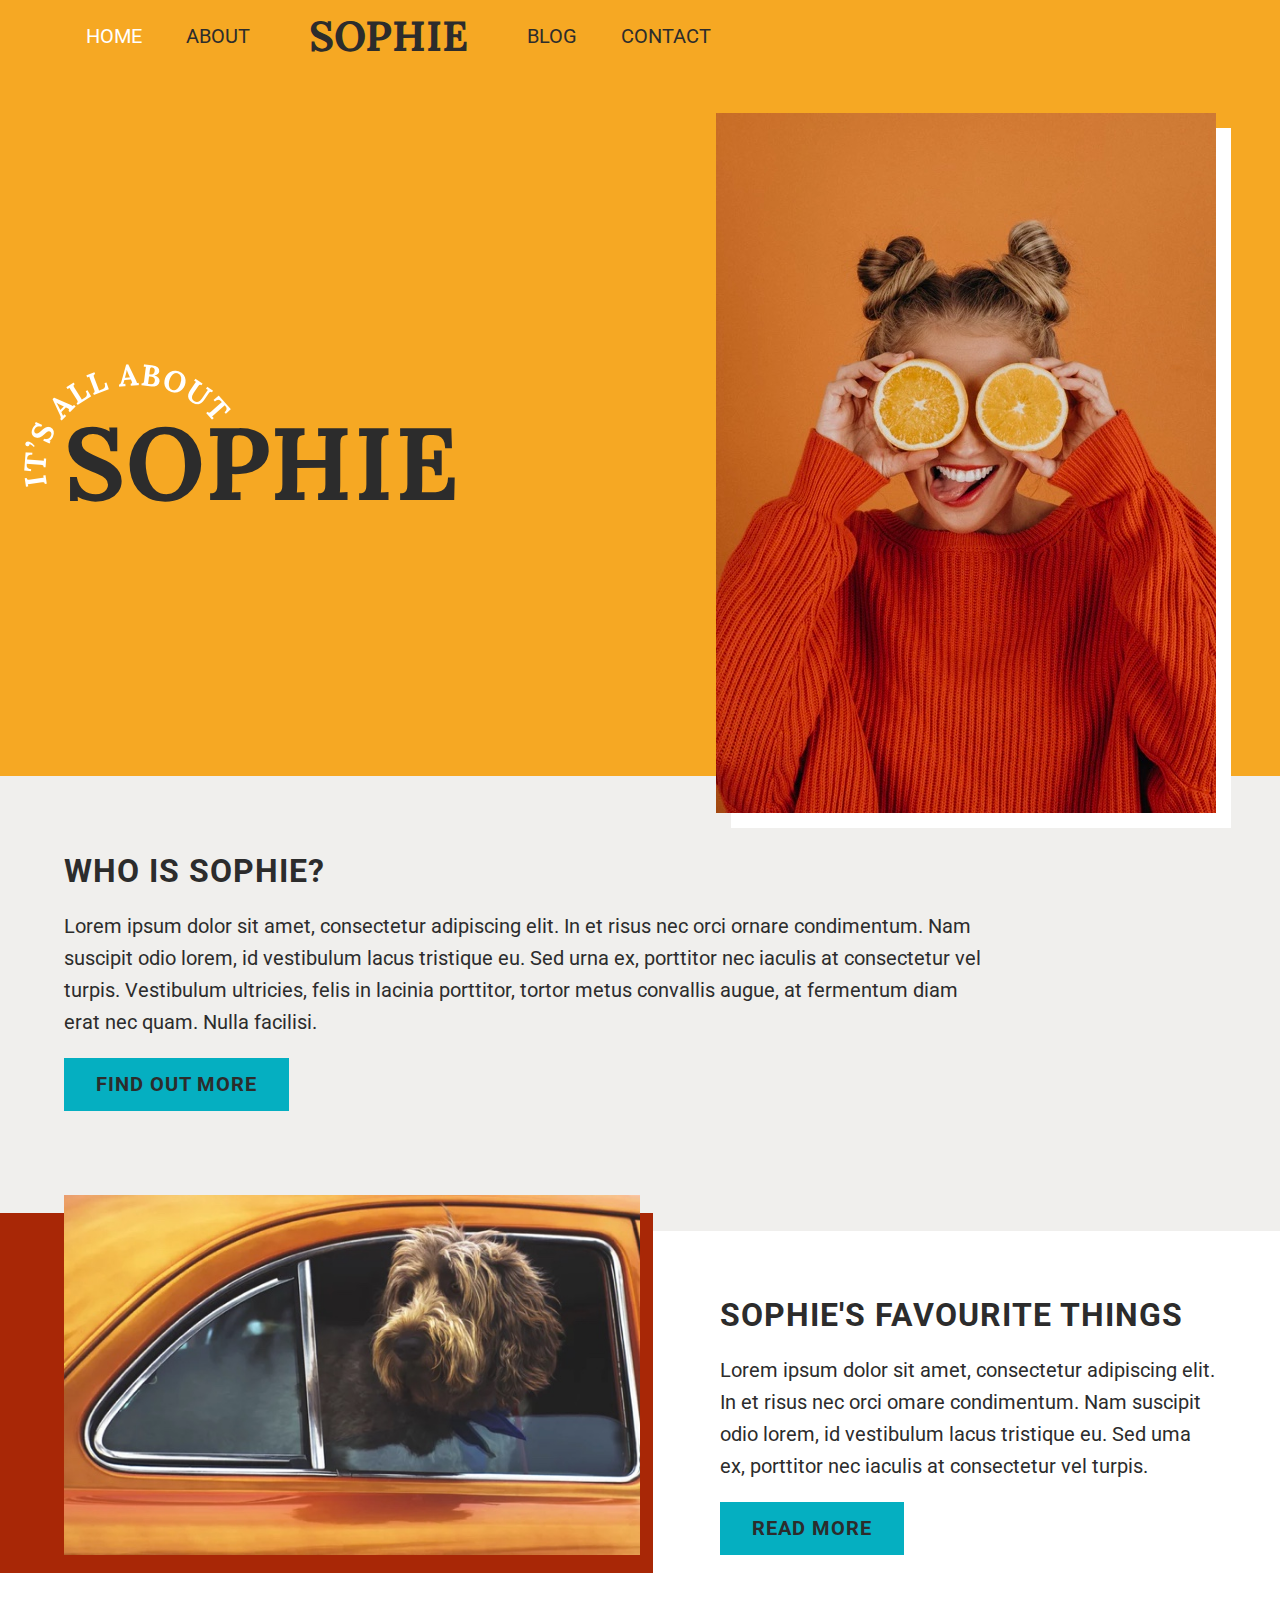
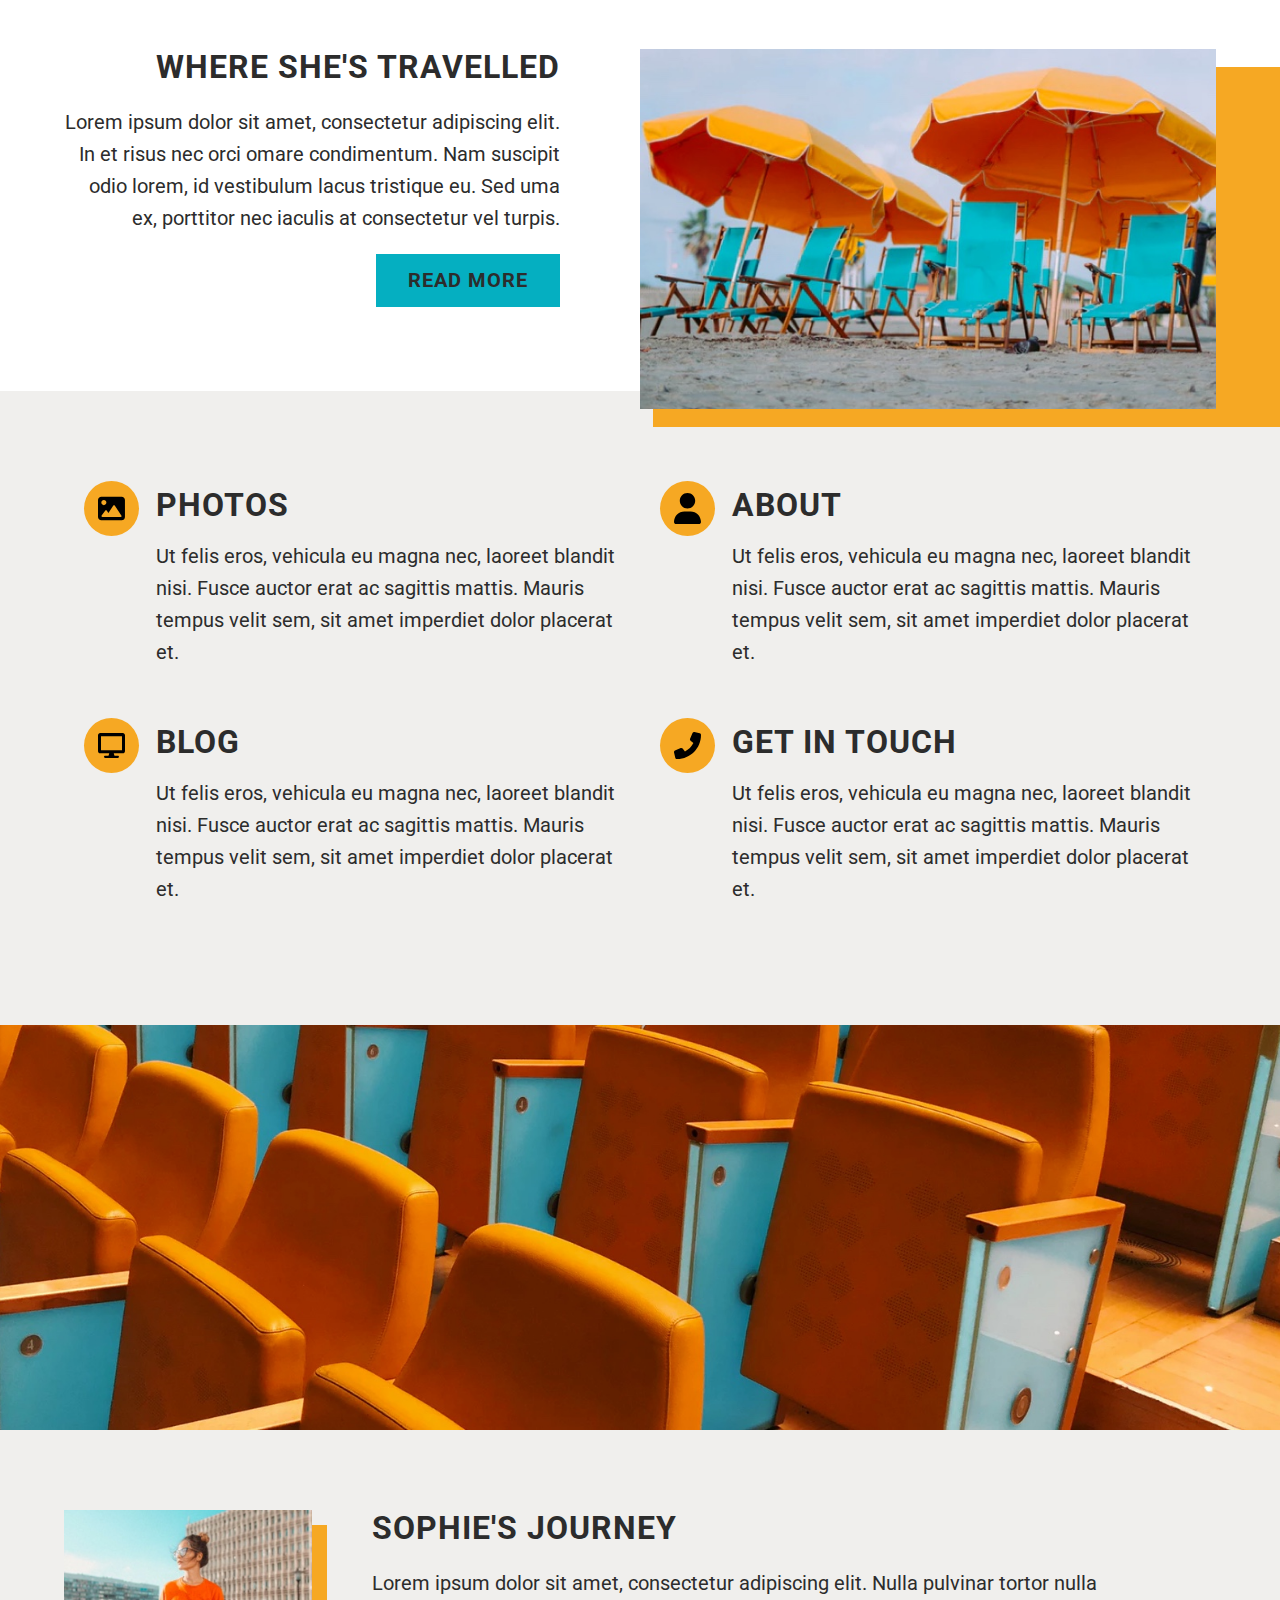
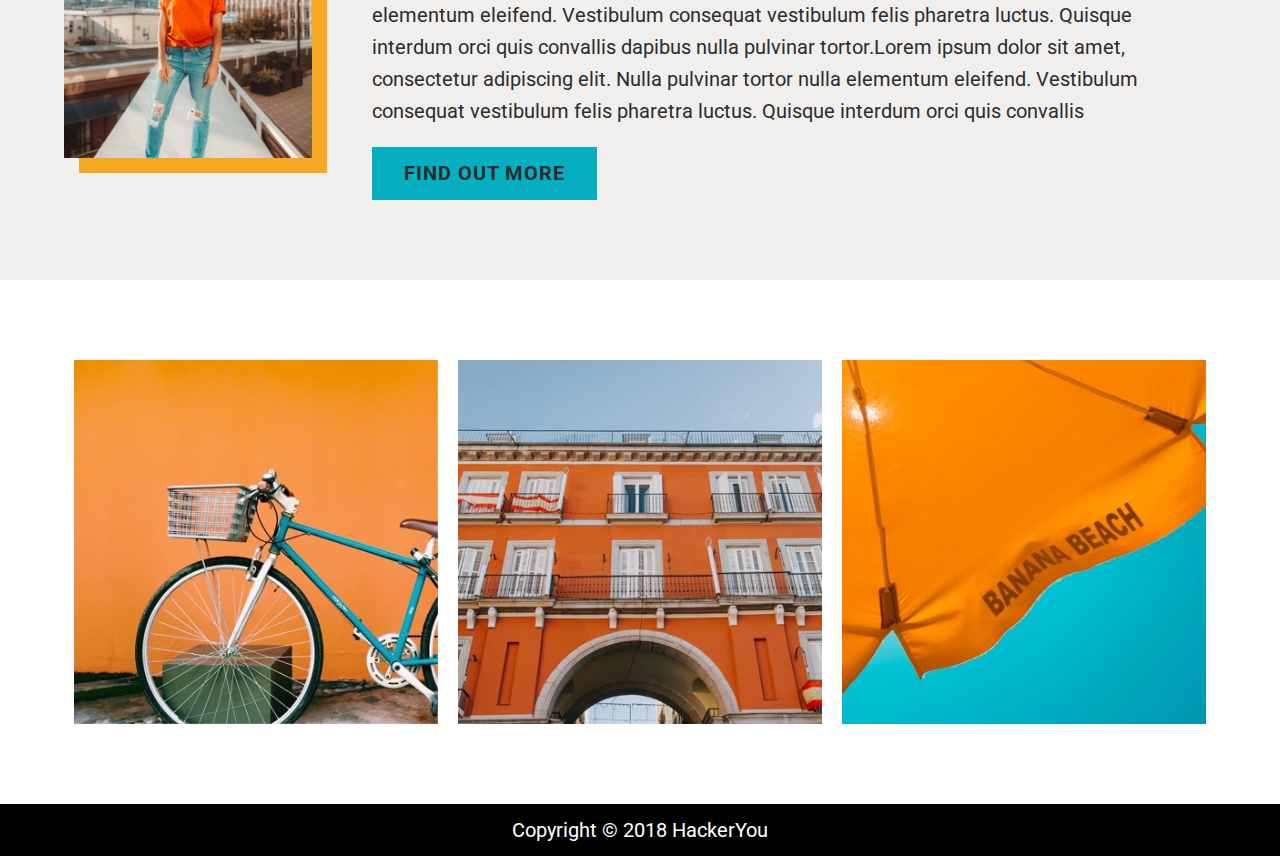
==== commit 8b3909f8: "cleaned up nav html and style mobile view for the nav" ====
--- a/index.html
+++ b/index.html
@@ -8,34 +8,39 @@
     <link rel="stylesheet" href="./styles/style.css">
 </head>
 <body>
-    <nav class="desktopNav">
-        <ul class="wrapper">
-            <li>
-                <a class="currentPage" href="#">Home</a>
-            </li>
-            <li>
-                <a href="#about">About</a>
-            </li>
-            <li>
-                <a href="#"><h1>Sophie</h1></a>
-            </li>
-            <li>
-                <a href="./blog.html">Blog</a>
-            </li>
-            <li>
-                <a href="./contact.html">Contact</a>
-            </li>
-        </ul>
-    
-    </nav>
-    <nav class="mobileNav">
+    <!-- START OF DESKTOP NAV -->
+    <nav>
         <div class="wrapper">
-            <button>
-                <img src="./assets/hamburger-nav.svg" alt="Menu">
-            </button>
+            <ul>
+                <li>
+                    <a class="currentPage" href="#">Home</a>
+                </li>
+                <li>
+                    <a href="#about">About</a>
+                </li>
+                <li class="logo">
+                    <a href="#">
+                        <h1>Sophie</h1>
+                    </a>
+                </li>
+                <li>
+                    <a href="./blog.html">Blog</a>
+                </li>
+                <li>
+                    <a href="./contact.html">Contact</a>
+                </li>
+            </ul>
+            
+            <div class="mobileNav">
+                <div class="line1"></div>
+                <div class="line2"></div>
+                <div class="line3"></div>
+            </div>
         </div>
     </nav>
-    
+    <!-- END OF DESKTOP NAV -->
+
+    <!-- START OF HEADER CONTENT -->
     <header class="homeHeader">
         <div class="headerContainer wrapper">
             <div class="headerContent">
@@ -52,8 +57,10 @@
         </div>
 
     </header>
+    <!-- END OF HEADER CONTENT -->
 
     <main>
+        <!-- START OF ABOUT CONTENT -->
         <section id="about" class="about">
             <div class="wrapper">
                 <h3>Who is Sophie?</h3>
@@ -61,7 +68,9 @@
                 <a class="moreButton" href="">Find out more</a>
             </div>
         </section>
+        <!-- END OF ABOUT CONTENT -->
 
+        <!-- START OF FACTS CONTENT -->
         <section class="facts">
             <div class="favThings">
                 <div class="wrapper">
@@ -93,7 +102,9 @@
                 </div>
             </div>
         </section>
+        <!-- END OF HEADER CONTENT -->
 
+        <!-- START OF CATEGORIES CONTENT -->
         <section class="categories">
             <div class="wrapper">
                 <ul>
@@ -145,9 +156,13 @@
                 </ul>
             </div>
         </section>
+        <!-- END OF CATEGORIES CONTENT -->
 
+        <!-- START OF BACKGROUND IMAGE BANNER -->
         <section class="backgroundImage"> </section>
+        <!-- END OF BACKGROUND IMAGE BANNER -->
 
+        <!-- START OF JOURNEY CONTENT -->
         <section class="journey">
             <div class="wrapper">
                 <div class="journeyImage">
@@ -160,7 +175,9 @@
                 </div>
             </div>
         </section>
+        <!-- END OF JOURNEY CONTENT -->
 
+        <!-- START OF GALLERY -->
         <section class="gallery" id="photos">
             <ul class="wrapper">
                 <li><img src="./assets/home-image-6.jpg" alt="Picture of a bike with a basket"></li>
@@ -168,10 +185,15 @@
                 <li><img src="./assets/home-image-8.jpg" alt="Picture of a bike with a basket"></li>
             </ul>
         </section>
+        <!-- END OF GALLERY -->
     </main>
 
+    <!-- START OF FOOTER -->
     <footer>
         <p>Copyright © 2018 HackerYou</p>
     </footer>
+    <!-- END OF FOOTER -->
+
+    <script src="./script/script.js"></script>
 </body>
 </html>--- a/styles/style.css
+++ b/styles/style.css
@@ -296,6 +296,7 @@
   margin: 0;
 }
 
+/******* BASE STYLES START (common styles seen throughout the website)*******/
 HTML {
   overflow-x: hidden;
 }
@@ -371,12 +372,22 @@
   margin-bottom: 15px;
 }
 
-.desktopNav {
+/******* BASE STYLES END *******/
+/******* DESKTOP NAV STYLES START *******/
+nav {
+  background-color: #f6a823;
+}
+
+nav .wrapper {
   padding: 10px 0;
-  background-color: #f6a823;
-  position: relative;
-}
-.desktopNav ul {
+  display: -webkit-box;
+  display: -ms-flexbox;
+  display: flex;
+  height: -webkit-fit-content;
+  height: -moz-fit-content;
+  height: fit-content;
+}
+nav .wrapper ul {
   display: -webkit-box;
   display: -ms-flexbox;
   display: flex;
@@ -384,22 +395,22 @@
       -ms-flex-pack: center;
           justify-content: center;
 }
-.desktopNav h1 {
+nav .wrapper h1 {
   font-size: 2.1rem;
   line-height: inherit;
   margin: 0 15px;
 }
-.desktopNav a {
+nav .wrapper a {
   margin: 0 10px;
   padding: 10px;
   border: 2px solid transparent;
   -webkit-transition: color 0.7s ease;
   transition: color 0.7s ease;
 }
-.desktopNav a:hover {
+nav .wrapper a:hover {
   color: #f0efed;
 }
-.desktopNav a:focus {
+nav .wrapper a:focus {
   color: #f0efed;
 }
 
@@ -407,53 +418,21 @@
   color: white;
 }
 
+/******* DESKTOP NAV STYLES START *******/
+/******* MOBILE NAV STYLES START *******/
 .mobileNav {
-  position: absolute;
-  right: -10000px;
-  width: 100vw;
-  overflow: hidden;
-  background: #f6a823;
-  display: -webkit-box;
-  display: -ms-flexbox;
-  display: flex;
-  padding: 10px 0;
-}
-.mobileNav .wrapper {
-  display: -webkit-box;
-  display: -ms-flexbox;
-  display: flex;
-}
-.mobileNav h1 {
-  font-size: 2.1rem;
-  line-height: 2.2rem;
-  -webkit-transition: color 0.7s ease;
-  transition: color 0.7s ease;
-  margin-left: 30px;
-}
-.mobileNav h1:hover {
-  color: #f0efed;
-}
-.mobileNav h1:focus {
-  color: #f0efed;
-}
-.mobileNav button {
-  min-width: 1.5rem;
-  background-color: transparent;
-  padding: 0;
-  border: none;
-  -ms-flex-item-align: end;
-      align-self: flex-end;
-}
-.mobileNav button img:hover {
-  -webkit-filter: brightness(0) invert(1);
-          filter: brightness(0) invert(1);
-}
-.mobileNav button img:focus {
-  color: #f0efed;
-  -webkit-filter: brightness(0) invert(1);
-          filter: brightness(0) invert(1);
-}
-
+  display: none;
+}
+
+.mobileNav div {
+  width: 30px;
+  height: 5px;
+  margin: 5px 0;
+  border-radius: 20px;
+  background-color: #2c2c2c;
+}
+
+/******* HOME PAGE HEADER STYLES START *******/
 .homeHeader {
   background-color: #f6a823;
   min-height: 75vh;
@@ -519,6 +498,8 @@
           box-shadow: white 15px 15px;
 }
 
+/******* HOME PAGE HEADER STYLES END *******/
+/******* BLOG & CONTACT PAGE HEADER STYLES START *******/
 .blogHeader, .contactHeader {
   background-position: center;
   background-repeat: no-repeat;
@@ -550,6 +531,9 @@
   background-image: url("../assets/contact-image-1.jpg");
 }
 
+/******* BLOG & CONTACT PAGE HEADER STYLES END *******/
+/******* HOME PAGE STYLES START *******/
+/******* ABOUT SECTION STYLES START *******/
 .about {
   padding: 40px 0 120px;
   background-color: #f0efed;
@@ -558,6 +542,8 @@
   max-width: 80%;
 }
 
+/******* ABOUT SECTION STYLES END*******/
+/******* FACT SECTION STYLES START *******/
 .favThings {
   -webkit-transform: translateY(-5%);
           transform: translateY(-5%);
@@ -656,6 +642,8 @@
      object-fit: cover;
 }
 
+/******* FACT SECTION STYLES END *******/
+/******* CATEGORIES SECTION STYLES START *******/
 .categories {
   background-color: #f0efed;
   padding: 80px 0;
@@ -724,6 +712,8 @@
   max-width: 50%;
 }
 
+/******* CATEGORIES SECTION END START *******/
+/******* BACKGROUND IMAGE SECTION STYLES START *******/
 .backgroundImage {
   min-height: 45vh;
   background-image: url("../assets/home-image-4.jpg");
@@ -732,6 +722,8 @@
   background-size: cover;
 }
 
+/******* BACKGROUND IMAGE SECTION STYLES END *******/
+/******* JOURNEY SECTION STYLES START *******/
 .journey {
   padding: 80px 0;
   background-color: #f0efed;
@@ -757,6 +749,8 @@
   margin-left: 60px;
 }
 
+/******* JOURNEY SECTION STYLES END *******/
+/******* GALLERY SECTION STYLES START *******/
 .gallery {
   display: -webkit-box;
   display: -ms-flexbox;
@@ -777,6 +771,9 @@
   margin: 0 10px;
 }
 
+/******* GALLERY SECTION STYLES END *******/
+/******* HOME PAGE STYLES END *******/
+/******* BLOG PAGE STYLES START *******/
 .blogContent {
   padding: 100px 0;
   background-color: #f0efed;
@@ -800,6 +797,7 @@
   display: flex;
 }
 
+/******* SIDE CONTENT STYLES START *******/
 .sideContent {
   -ms-flex-preferred-size: calc(30% - 30px);
       flex-basis: calc(30% - 30px);
@@ -837,6 +835,8 @@
   margin: 0 10px 10px 0;
 }
 
+/******* SIDE CONTENT STYLES END *******/
+/******* BLOG POST STYLES START *******/
 .blogPost {
   background-color: white;
   padding: 30px;
@@ -847,6 +847,8 @@
   font-style: italic;
 }
 
+/******* BLOG POST STYLES END *******/
+/******* COMMENT SECTION STYLES START *******/
 .comment {
   background-color: white;
   padding: 30px;
@@ -870,6 +872,9 @@
       flex-basis: 85%;
 }
 
+/******* COMMENT SECTION STYLES END *******/
+/******* BLOG PAGE STYLES END *******/
+/******* FORM STYLES START *******/
 form .inputKeys {
   display: -webkit-box;
   display: -ms-flexbox;
@@ -920,6 +925,8 @@
   resize: none;
 }
 
+/******* FORM STYLES END *******/
+/******* CONTACT PAGE STYLES START *******/
 .contactContent {
   background-color: #f0efed;
   padding: 100px 0;
@@ -975,6 +982,7 @@
       flex-basis: 70%;
 }
 
+/******* CONTACT PAGE STYLES END *******/
 footer {
   background-color: black;
 }
@@ -985,7 +993,9 @@
   padding: 10px 0;
 }
 
+/*************************** MEDIA QUERY FOR LARGE SCREENS START ***************************/
 @media (min-width: 2800px) {
+  /******* HOME HEADER STYLES START - LARGE SCREENS *******/
   .homeHeader {
     min-height: 25vh;
   }
@@ -996,8 +1006,11 @@
   .headerContent .headerText h2 {
     font-size: 5vw;
   }
+
+  /******* HOME HEADER STYLES END - LARGE SCREENS *******/
 }
 @media (min-width: 1200px) and (max-width: 2799px) {
+  /******* HOME HEADER STYLES START - LARGE SCREENS *******/
   .homeHeader {
     min-height: 25vh;
   }
@@ -1005,17 +1018,51 @@
   .headerContent .headerText h2 {
     font-size: 8vw;
   }
-}
+
+  /******* HOME HEADER STYLES END - LARGE SCREENS *******/
+}
+/***************************MEDIA QUERY FOR LARGE SCREENS END ***************************/
+/****************** MEDIA QUERY FOR TABLET START ******************/
 @media (max-width: 940px) {
+  /******* DESKTOP NAV STYLES START - TABLET SCREENS *******/
   .desktopNav {
     position: absolute;
     left: -2000px;
   }
 
+  /******* DESKTOP NAV STYLES END - TABLET SCREENS *******/
+  /******* MOBILE NAV STYLES START - TABLET SCREENS *******/
   .mobileNav {
-    position: revert;
-  }
-
+    display: revert;
+  }
+
+  nav .wrapper ul {
+    position: absolute;
+    background-color: #f6a823;
+    -webkit-box-orient: vertical;
+    -webkit-box-direction: normal;
+        -ms-flex-direction: column;
+            flex-direction: column;
+    -webkit-box-pack: space-evenly;
+        -ms-flex-pack: space-evenly;
+            justify-content: space-evenly;
+    -webkit-box-align: center;
+        -ms-flex-align: center;
+            align-items: center;
+    width: 70%;
+    height: calc(100vh - 55px);
+    z-index: 1;
+    left: -2000px;
+    top: 55px;
+  }
+
+  .logo {
+    display: none;
+  }
+
+  /******* MOBILE NAV STYLES END - TABLET SCREENS *******/
+  /************** HOME PAGE STYLES START - TABLET SCREENS **************/
+  /******* HEADER STYLES START - TABLET SCREENS *******/
   .headerContainer {
     -webkit-box-orient: vertical;
     -webkit-box-direction: normal;
@@ -1052,6 +1099,8 @@
     font-size: 3rem;
   }
 
+  /******* HEADER STYLES END - TABLET SCREENS *******/
+  /******* FACT SECTION STYLES START - TABLET SCREENS *******/
   .favThings,
 .travel {
     background: none;
@@ -1101,11 +1150,15 @@
             box-shadow: #f6a823 -8px 8px;
   }
 
+  /******* FACT SECTION STYLES END - TABLET SCREENS *******/
+  /******* CATEGORIES SECTION STYLES START - TABLET SCREENS *******/
   .categories ul li {
     -ms-flex-preferred-size: 100%;
         flex-basis: 100%;
   }
 
+  /******* CATEGORIES SECTION STYLES END - TABLET SCREENS *******/
+  /******* JOURNEY SECTION STYLES START - TABLET SCREENS *******/
   .journey {
     padding: 50px 0;
   }
@@ -1126,6 +1179,10 @@
     text-align: center;
   }
 
+  /******* JOURNEY SECTION STYLES END - TABLET SCREENS *******/
+  /************** HOME PAGE STYLES END - TABLET SCREENS **************/
+  /************** BLOG PAGE STYLES START - TABLET SCREENS **************/
+  /******* BLOG SECTION STYLES START - TABLET SCREENS *******/
   .blogContent .wrapper {
     -webkit-box-orient: vertical;
     -webkit-box-direction: reverse;
@@ -1136,6 +1193,8 @@
     margin: 0 0 10px;
   }
 
+  /******* BLOG SECTION STYLES END - TABLET SCREENS *******/
+  /******* SIDE SECTIONS STYLES START - TABLET SCREENS *******/
   .sideContent {
     display: -webkit-box;
     display: -ms-flexbox;
@@ -1160,6 +1219,9 @@
         flex-basis: 50%;
   }
 
+  /******* SIDE SECTIONS STYLES END - TABLET SCREENS *******/
+  /************** BLOG PAGE STYLES END - TABLET SCREENS **************/
+  /************** CONTACT PAGE STYLES START - TABLET SCREENS **************/
   .contactContent .wrapper {
     -webkit-box-orient: vertical;
     -webkit-box-direction: reverse;
@@ -1170,12 +1232,19 @@
   .contactInfo {
     margin: 30px 0;
   }
-}
+
+  /************** CONTACT PAGE STYLES END - TABLET SCREENS **************/
+}
+/*************************** MEDIA QUERY FOR TABLET ENDS ***************************/
+/*************************** MEDIA QUERY FOR MOBILE STARTS ***************************/
 @media (max-width: 600px) {
+  /******* BASE STYLES START - MOBILE SCREENS *******/
   a.moreButton {
     min-width: 100%;
   }
 
+  /******* BASE STYLES END- MOBILE SCREENS *******/
+  /******* HEADER STYLES START - MOBILE SCREENS *******/
   .homeHeader {
     min-height: 56vh;
   }
@@ -1190,6 +1259,9 @@
     font-size: 2rem;
   }
 
+  /******* HEADER STYLES END - MOBILE SCREENS *******/
+  /************** HOME PAGE STYLES START - MOBILE SCREENS **************/
+  /******* ABOUT SECTION STYLES START - MOBILE SCREENS *******/
   .about .wrapper h3 {
     text-align: center;
   }
@@ -1197,6 +1269,8 @@
     min-width: 100%;
   }
 
+  /******* ABOUT SECTION STYLES END - MOBILE SCREENS *******/
+  /******* CATEGORIES SECTION STYLES START - MOBILE SCREENS *******/
   .categories {
     padding: 50px 0;
   }
@@ -1227,6 +1301,8 @@
         align-self: center;
   }
 
+  /******* CATEGORIES SECTION STYLES END - MOBILE SCREENS *******/
+  /******* GALLERY SECTION STYLES START - MOBILE SCREENS *******/
   .gallery {
     padding: 50px 0;
   }
@@ -1243,10 +1319,16 @@
     margin: 10px 0;
   }
 
+  /******* GALLERY SECTION STYLES END - MOBILE SCREENS *******/
+  /************** HOME PAGE STYLES END - MOBILE SCREENS **************/
+  /************** BLOG PAGE STYLES START - MOBILE SCREENS **************/
+  /******* BLOG SECTION STYLES START - MOBILE SCREENS *******/
   .blogPost h3, .blogPost p:first-of-type {
     text-align: center;
   }
 
+  /******* BLOG SECTION STYLES END - MOBILE SCREENS *******/
+  /******* SIDE SECTION STYLES START - MOBILE SCREENS *******/
   .sideContent {
     -webkit-box-orient: vertical;
     -webkit-box-direction: normal;
@@ -1259,6 +1341,9 @@
     margin: 40px 0 20px;
   }
 
+  /******* SIDE SECTION STYLES END - MOBILE SCREENS *******/
+  /************** BLOG PAGE STYLES END - MOBILE SCREENS **************/
+  /******* FORM STYLES START - MOBILE SCREENS *******/
   .inputKeys {
     -webkit-box-orient: vertical;
     -webkit-box-direction: normal;
@@ -1274,4 +1359,7 @@
     margin-right: 0;
     margin-bottom: 20px;
   }
-}+
+  /******* FORM STYLES END - MOBILE SCREENS *******/
+}
+/*************************** MEDIA QUERY FOR MOBILE ENDS ***************************/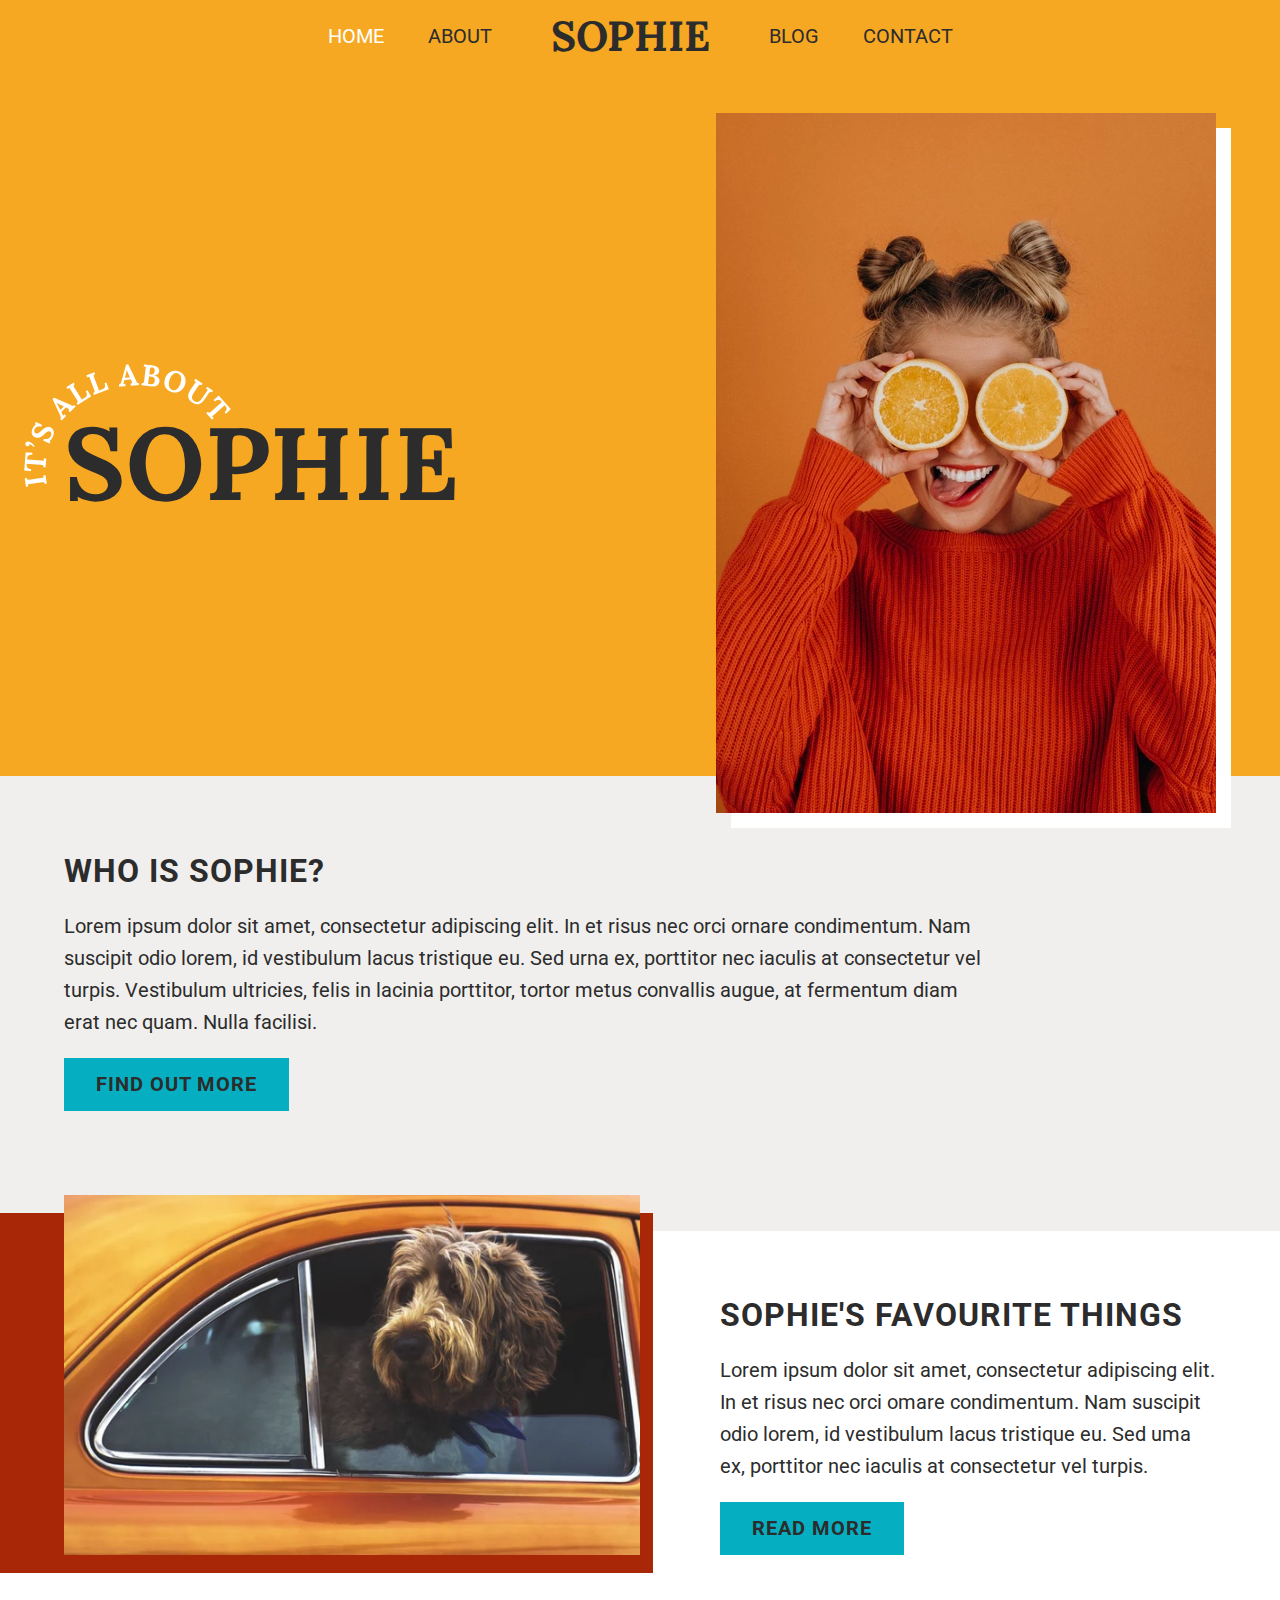
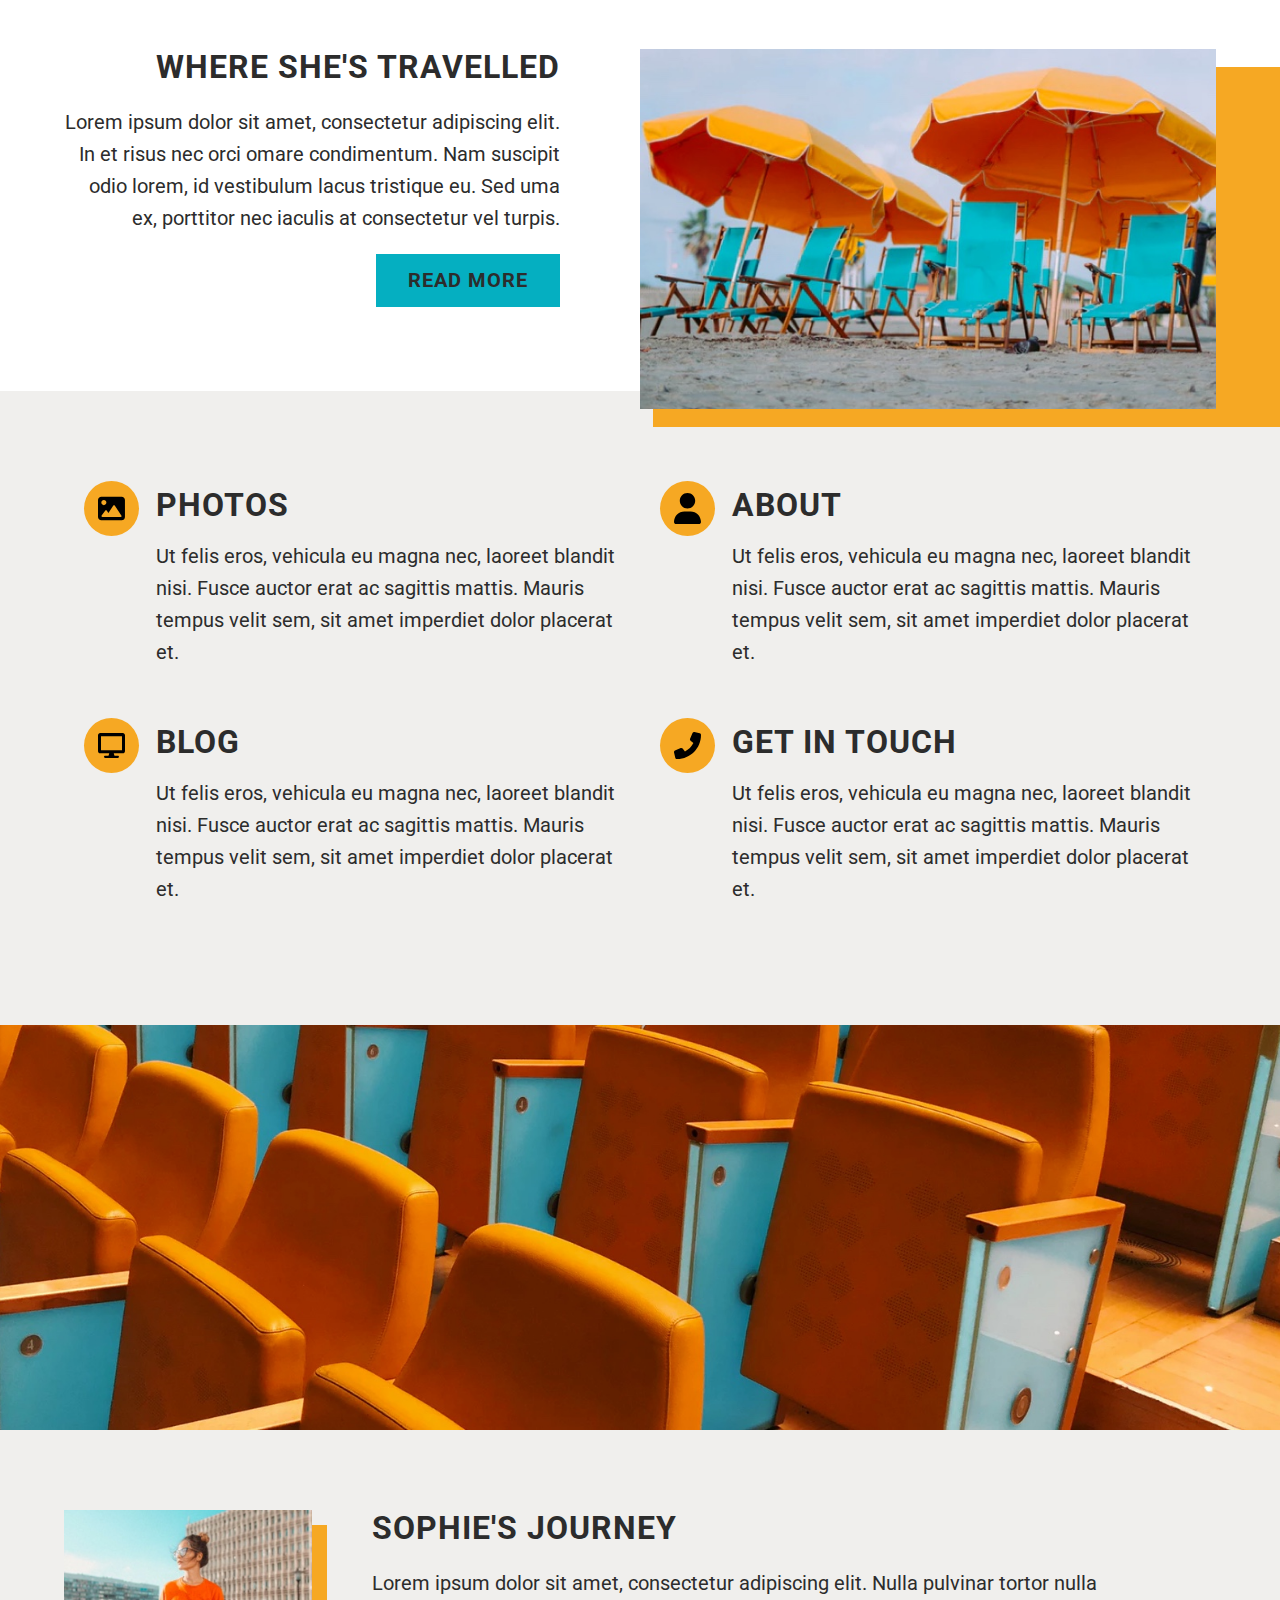
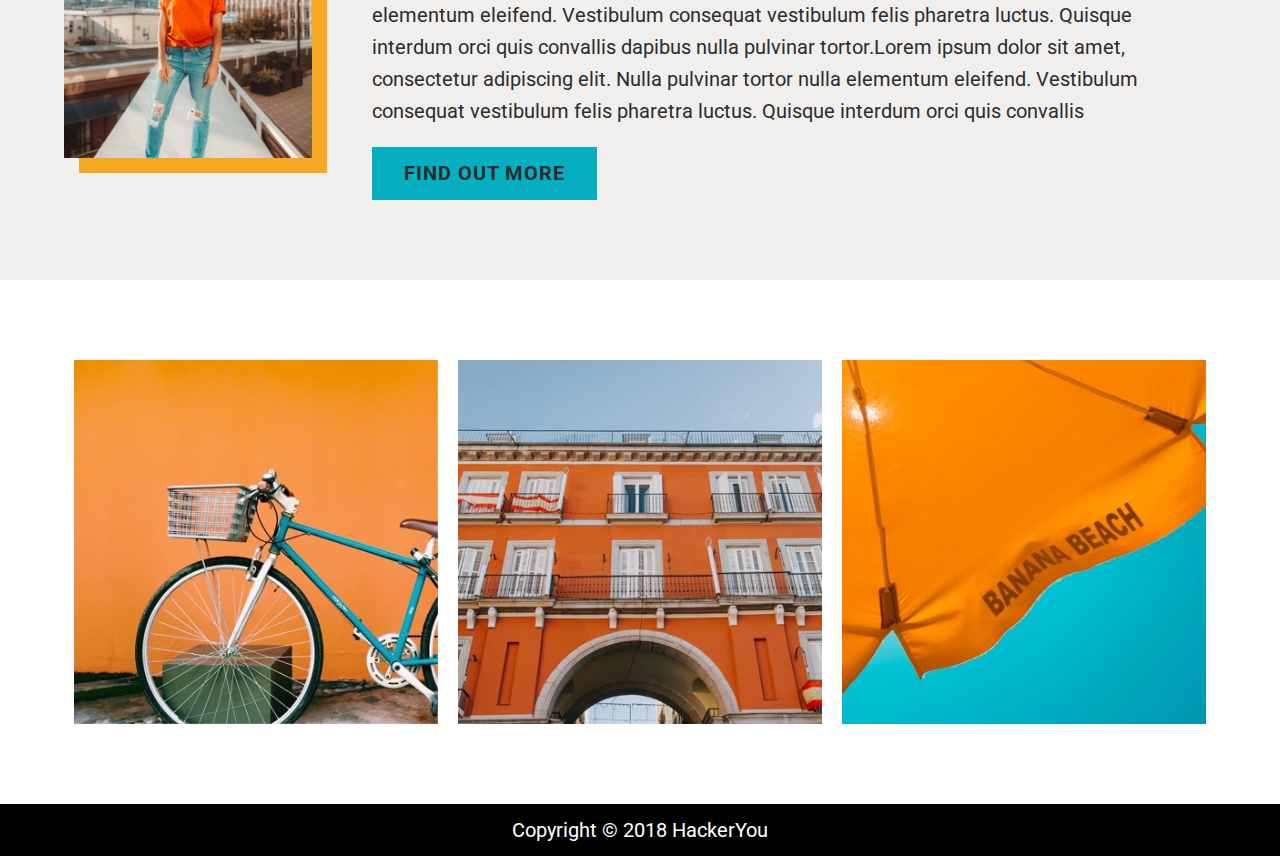
==== commit 8d8598c1: "made mobile nav interactive with JS" ====
--- a/index.html
+++ b/index.html
@@ -8,10 +8,10 @@
     <link rel="stylesheet" href="./styles/style.css">
 </head>
 <body>
-    <!-- START OF DESKTOP NAV -->
+    <!-- START OF NAV -->
     <nav>
         <div class="wrapper">
-            <ul>
+            <ul class="navMenu">
                 <li>
                     <a class="currentPage" href="#">Home</a>
                 </li>
@@ -31,14 +31,14 @@
                 </li>
             </ul>
             
-            <div class="mobileNav">
+            <button class="mobileNav">
                 <div class="line1"></div>
                 <div class="line2"></div>
                 <div class="line3"></div>
-            </div>
+            </button>
         </div>
     </nav>
-    <!-- END OF DESKTOP NAV -->
+    <!-- END OF NAV -->
 
     <!-- START OF HEADER CONTENT -->
     <header class="homeHeader">
--- a/styles/style.css
+++ b/styles/style.css
@@ -386,8 +386,11 @@
   height: -webkit-fit-content;
   height: -moz-fit-content;
   height: fit-content;
-}
-nav .wrapper ul {
+  -webkit-box-pack: center;
+      -ms-flex-pack: center;
+          justify-content: center;
+}
+nav .wrapper .navMenu {
   display: -webkit-box;
   display: -ms-flexbox;
   display: flex;
@@ -420,7 +423,13 @@
 
 /******* DESKTOP NAV STYLES START *******/
 /******* MOBILE NAV STYLES START *******/
-.mobileNav {
+button.mobileNav {
+  background: none;
+  border: none;
+  padding: 0;
+  min-width: -webkit-fit-content;
+  min-width: -moz-fit-content;
+  min-width: fit-content;
   display: none;
 }
 
@@ -1032,11 +1041,16 @@
 
   /******* DESKTOP NAV STYLES END - TABLET SCREENS *******/
   /******* MOBILE NAV STYLES START - TABLET SCREENS *******/
-  .mobileNav {
+  button.mobileNav {
     display: revert;
   }
 
-  nav .wrapper ul {
+  nav .wrapper {
+    -webkit-box-pack: start;
+        -ms-flex-pack: start;
+            justify-content: flex-start;
+  }
+  nav .wrapper .navMenu {
     position: absolute;
     background-color: #f6a823;
     -webkit-box-orient: vertical;
@@ -1049,11 +1063,32 @@
     -webkit-box-align: center;
         -ms-flex-align: center;
             align-items: center;
-    width: 70%;
+    width: 50%;
     height: calc(100vh - 55px);
     z-index: 1;
     left: -2000px;
     top: 55px;
+    -webkit-transition: left 0.5s ease;
+    transition: left 0.5s ease;
+  }
+  nav .wrapper .navMenu.active {
+    left: 0;
+  }
+
+  .mobileNav.active {
+    -webkit-transition: all 12s ease;
+    transition: all 12s ease;
+  }
+  .mobileNav.active .line1 {
+    -webkit-transform: translateY(10px) rotate(45deg);
+            transform: translateY(10px) rotate(45deg);
+  }
+  .mobileNav.active .line2 {
+    opacity: 0;
+  }
+  .mobileNav.active .line3 {
+    -webkit-transform: translateY(-10px) rotate(-45deg);
+            transform: translateY(-10px) rotate(-45deg);
   }
 
   .logo {
